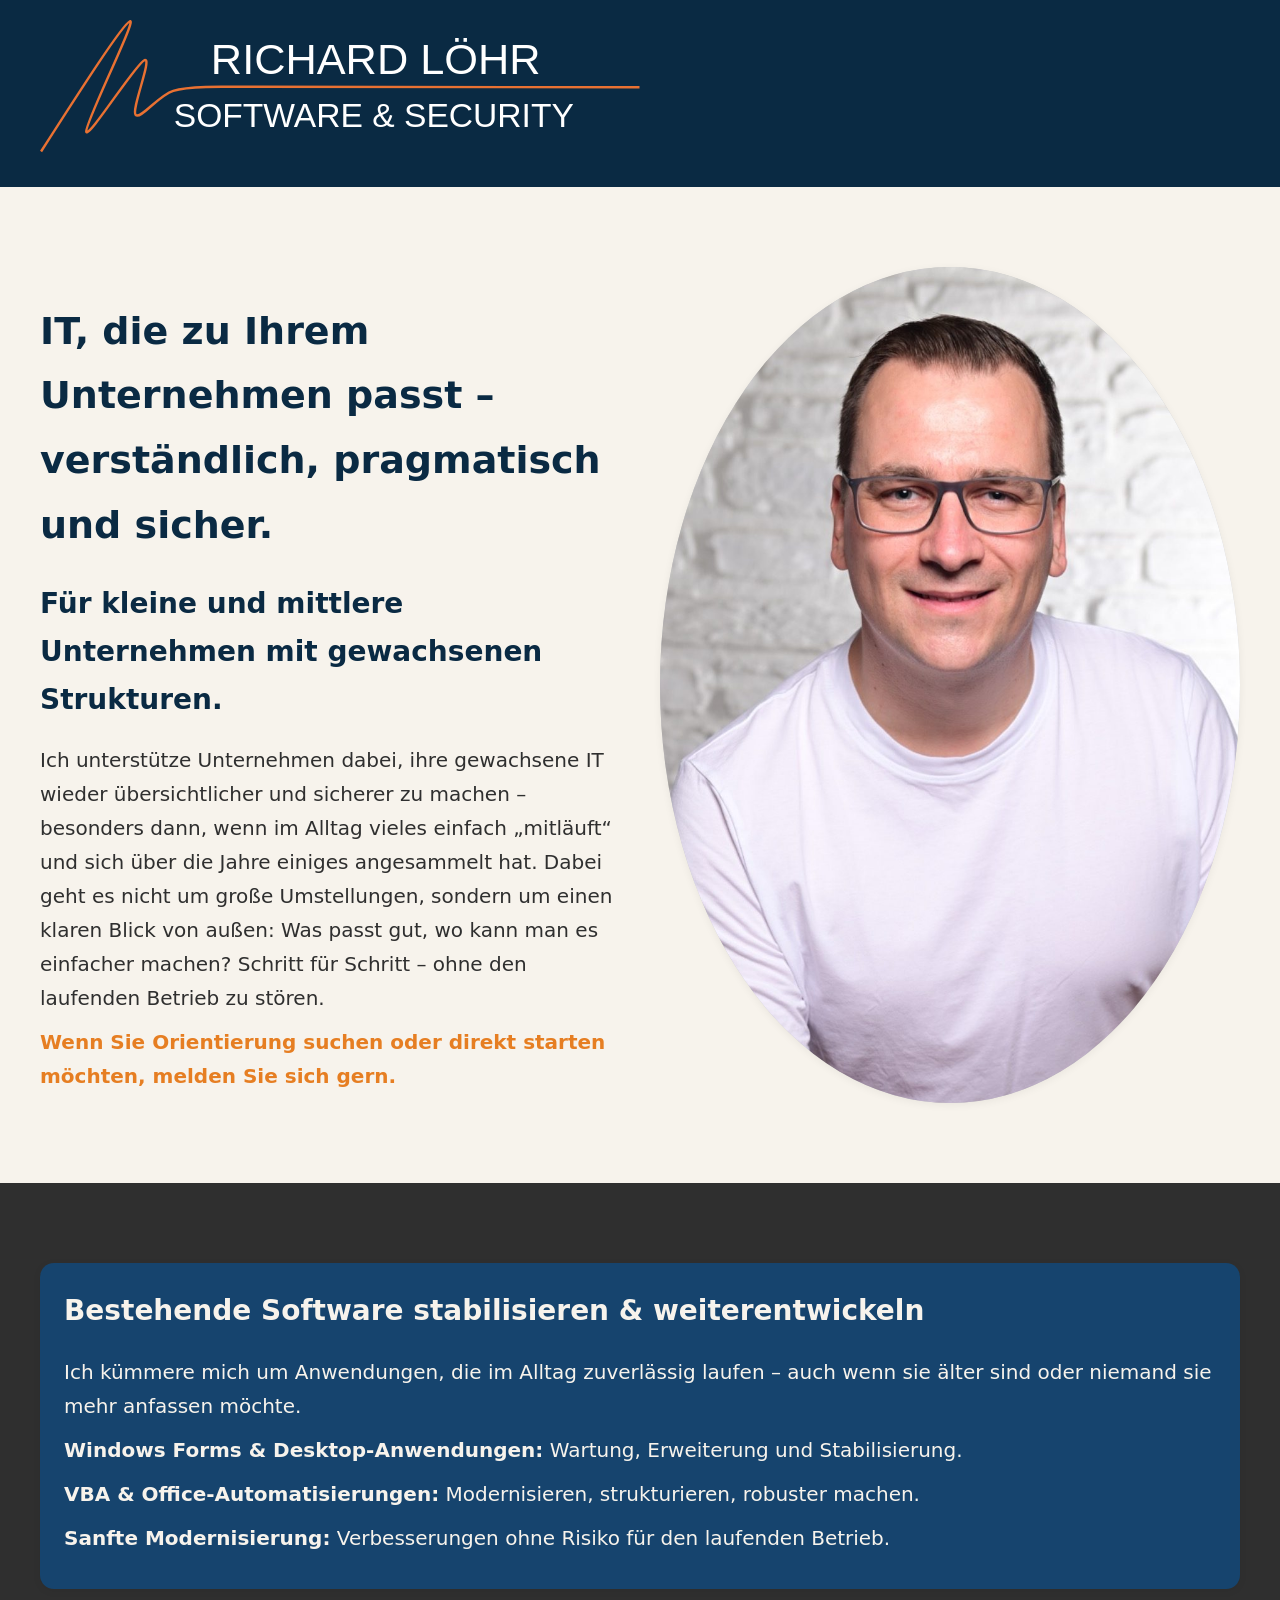
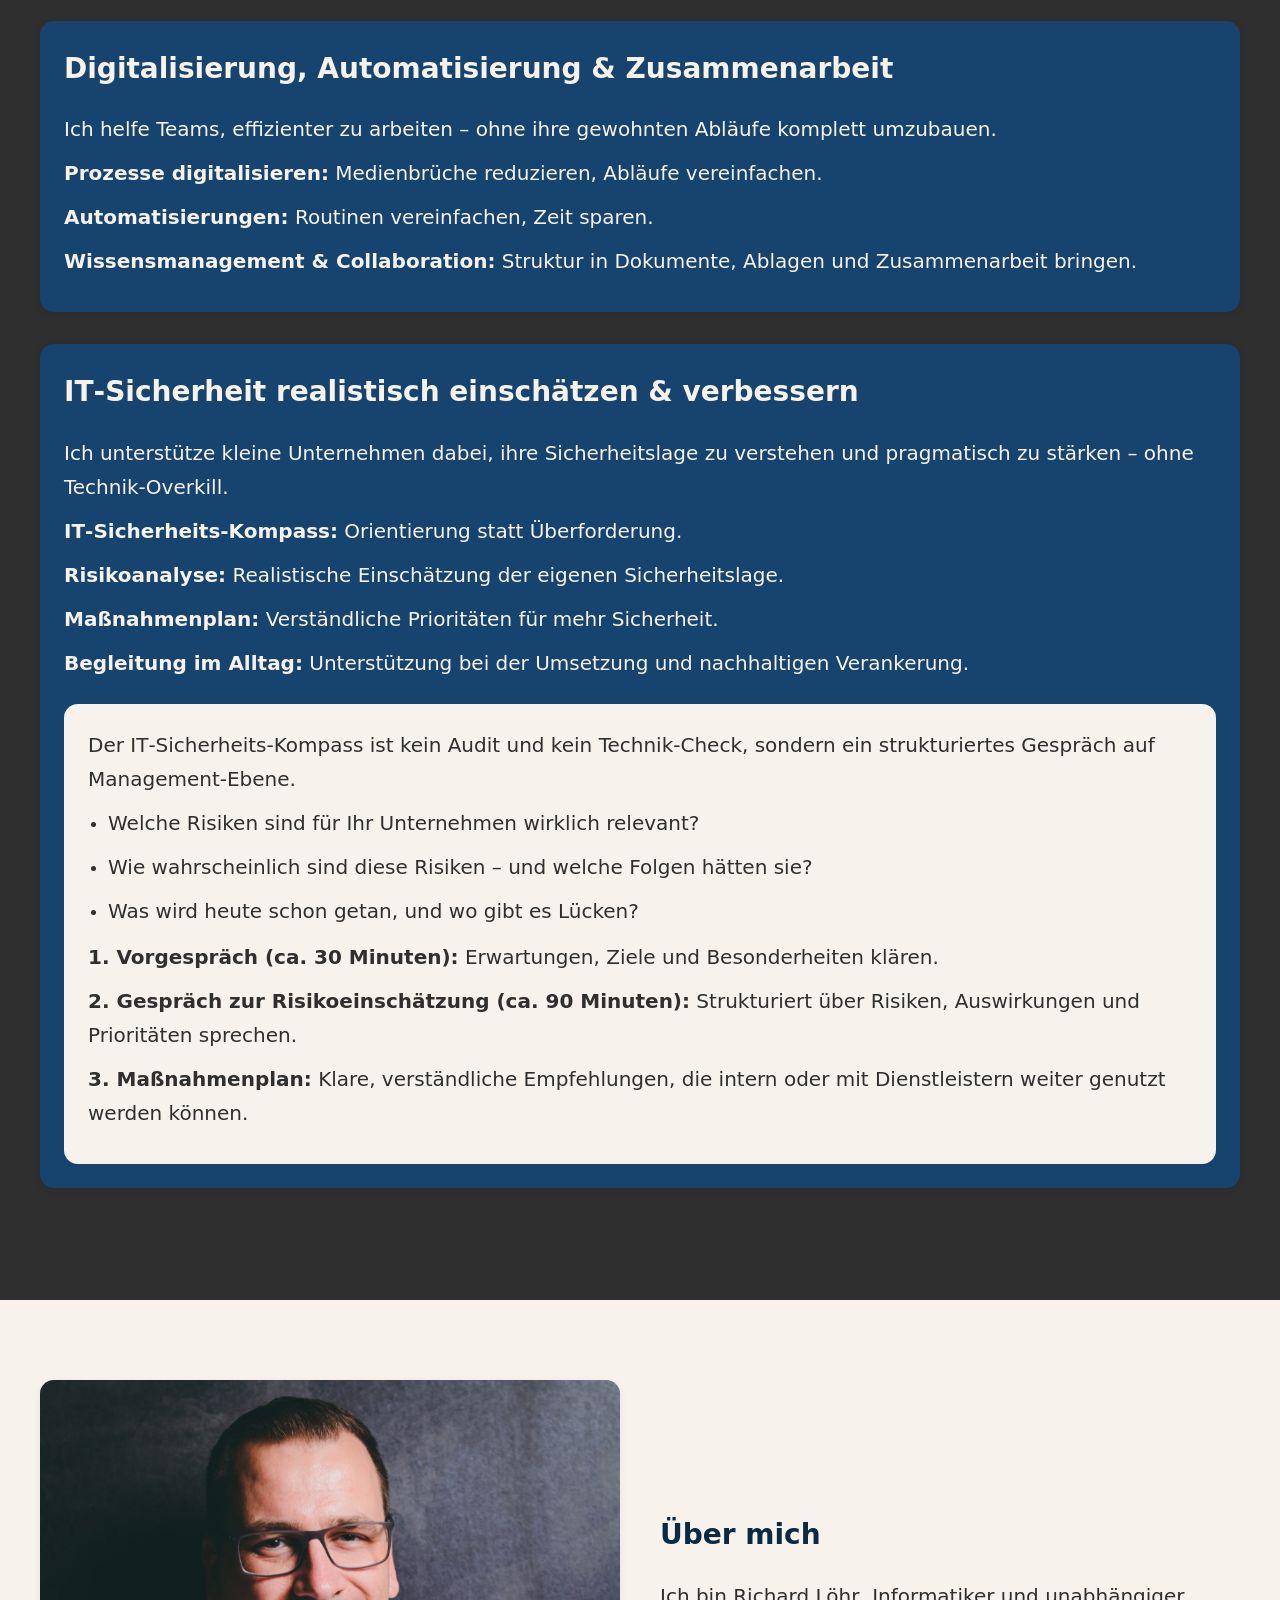
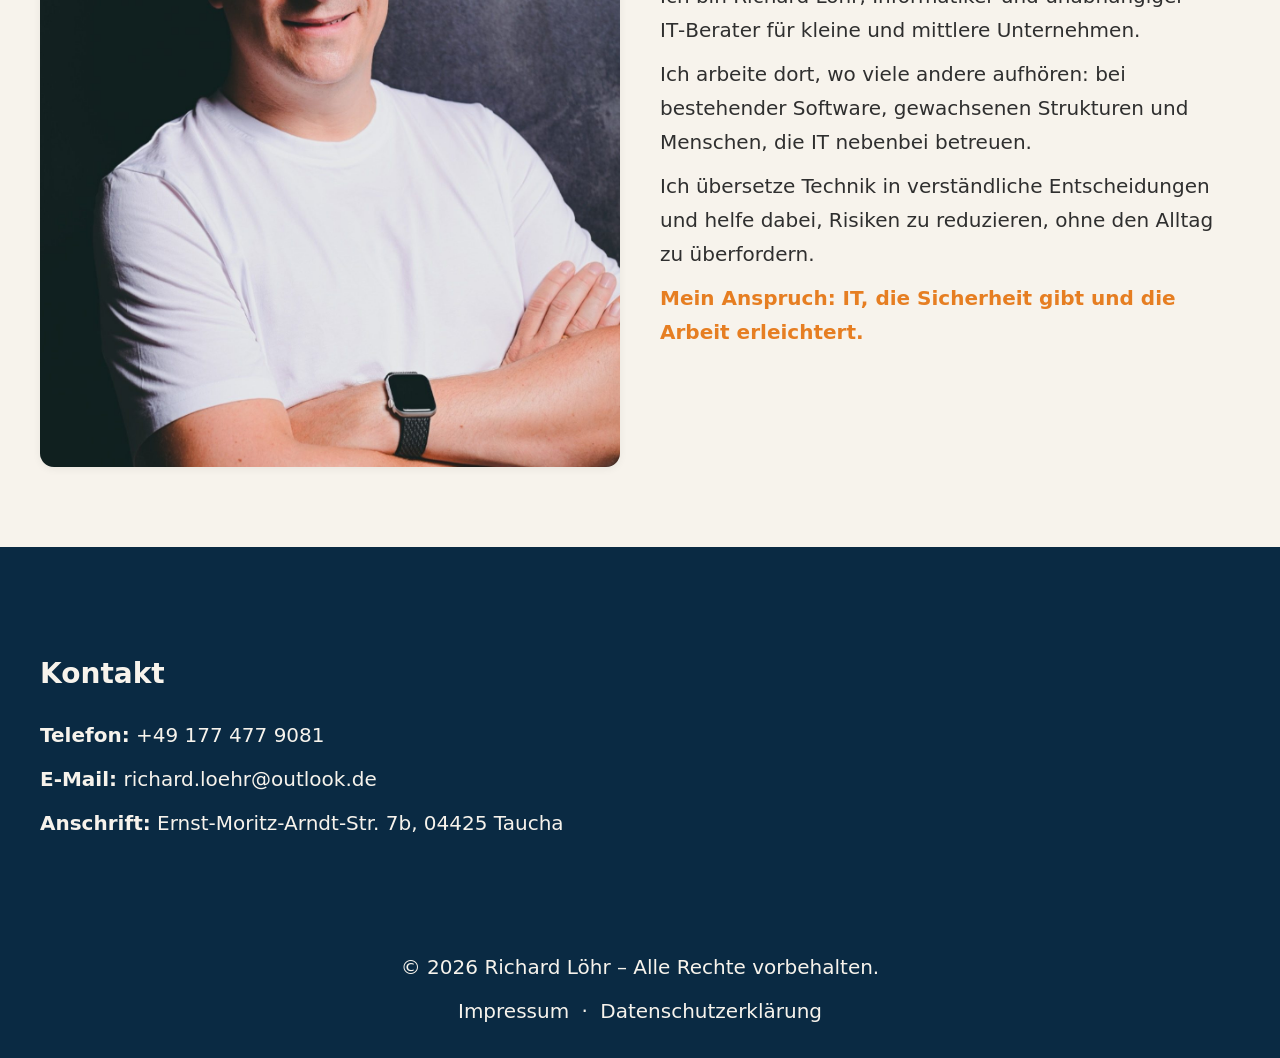
==== index.html @ 2950af5f "Improve first paragraph" ====
<!DOCTYPE html>
<html lang="de">
<head>
  <meta charset="UTF-8">
  <title>Richard Löhr – Software & Security</title>
  <meta name="viewport" content="width=device-width, initial-scale=1">
  <link rel="stylesheet" href="css/style.css">
</head>

<body>

<header>
  <div class="container header-inner">
    <a href="index.html"> <img src="images/logo.svg" alt="Logo"> </a>
  </div>
</header>

<section class="hero-section">
  <div class="container hero-grid">
    <div>
      <h1>IT, die zu Ihrem Unternehmen passt – verständlich, pragmatisch und sicher.</h1>
      <h2>Für kleine und mittlere Unternehmen mit gewachsenen Strukturen.</h2>

      <p>Ich unterstütze Unternehmen dabei, ihre gewachsene IT wieder übersichtlicher und sicherer zu machen – besonders dann, wenn im Alltag vieles einfach „mitläuft“ und sich über die Jahre einiges angesammelt hat. Dabei geht es nicht um große Umstellungen, sondern um einen klaren Blick von außen: Was passt gut, wo kann man es einfacher machen? Schritt für Schritt – ohne den laufenden Betrieb zu stören.</p>

      <p><strong style="color: var(--orange);">Wenn Sie Orientierung suchen oder direkt starten möchten, melden Sie sich gern.</strong></p>
    </div>

    <div class="hero-photo">
      <img src="images/hero.jpg" alt="Richard Löhr – Portrait">
    </div>
  </div>
</section>

<section class="leistungen-section">
  <div class="container">

    <div class="service-block">
      <h3>Bestehende Software stabilisieren & weiterentwickeln</h3>
      <p>Ich kümmere mich um Anwendungen, die im Alltag zuverlässig laufen – auch wenn sie älter sind oder niemand sie mehr anfassen möchte.</p>
      <p><strong>Windows Forms & Desktop‑Anwendungen:</strong> Wartung, Erweiterung und Stabilisierung.</p>
      <p><strong>VBA & Office‑Automatisierungen:</strong> Modernisieren, strukturieren, robuster machen.</p>
      <p><strong>Sanfte Modernisierung:</strong> Verbesserungen ohne Risiko für den laufenden Betrieb.</p>
    </div>

    <div class="service-block">
      <h3>Digitalisierung, Automatisierung & Zusammenarbeit</h3>
      <p>Ich helfe Teams, effizienter zu arbeiten – ohne ihre gewohnten Abläufe komplett umzubauen.</p>
      <p><strong>Prozesse digitalisieren:</strong> Medienbrüche reduzieren, Abläufe vereinfachen.</p>
      <p><strong>Automatisierungen:</strong> Routinen vereinfachen, Zeit sparen.</p>
      <p><strong>Wissensmanagement & Collaboration:</strong> Struktur in Dokumente, Ablagen und Zusammenarbeit bringen.</p>
    </div>

    <div class="service-block">
      <h3>IT‑Sicherheit realistisch einschätzen & verbessern</h3>
      <p>Ich unterstütze kleine Unternehmen dabei, ihre Sicherheitslage zu verstehen und pragmatisch zu stärken – ohne Technik‑Overkill.</p>
      <p><strong>IT‑Sicherheits‑Kompass:</strong> Orientierung statt Überforderung.</p>
      <p><strong>Risikoanalyse:</strong> Realistische Einschätzung der eigenen Sicherheitslage.</p>
      <p><strong>Maßnahmenplan:</strong> Verständliche Prioritäten für mehr Sicherheit.</p>
      <p><strong>Begleitung im Alltag:</strong> Unterstützung bei der Umsetzung und nachhaltigen Verankerung.</p>

      <div class="compass-box">
        <p>Der IT‑Sicherheits‑Kompass ist kein Audit und kein Technik‑Check, sondern ein strukturiertes Gespräch auf Management‑Ebene.</p>
        <ul>
          <li><p>Welche Risiken sind für Ihr Unternehmen wirklich relevant?</p></li>
          <li><p>Wie wahrscheinlich sind diese Risiken – und welche Folgen hätten sie?</p></li>
          <li><p>Was wird heute schon getan, und wo gibt es Lücken?</p></li>
        </ul>
        <p><strong>1. Vorgespräch (ca. 30 Minuten):</strong> Erwartungen, Ziele und Besonderheiten klären.</p>
        <p><strong>2. Gespräch zur Risikoeinschätzung (ca. 90 Minuten):</strong> Strukturiert über Risiken, Auswirkungen und Prioritäten sprechen.</p>
        <p><strong>3. Maßnahmenplan:</strong> Klare, verständliche Empfehlungen, die intern oder mit Dienstleistern weiter genutzt werden können.</p>
      </div>
    </div>

  </div>
</section>

<section class="about-section">
  <div class="container">
    <div class="about-grid">
      <div class="about-photo">
        <img src="images/about.jpg" alt="Richard Löhr – Über mich">
      </div>

      <div>
        <h2>Über mich</h2>
        <p>Ich bin Richard Löhr, Informatiker und unabhängiger IT‑Berater für kleine und mittlere Unternehmen.</p>
        <p>Ich arbeite dort, wo viele andere aufhören: bei bestehender Software, gewachsenen Strukturen und Menschen, die IT nebenbei betreuen.</p>
        <p>Ich übersetze Technik in verständliche Entscheidungen und helfe dabei, Risiken zu reduzieren, ohne den Alltag zu überfordern.</p>
        <p><strong style="color: var(--orange);">Mein Anspruch: IT, die Sicherheit gibt und die Arbeit erleichtert.</strong></p>
      </div>
    </div>
  </div>
</section>

<section class="kontakt-section">
  <div class="container">
    <h2>Kontakt</h2>

    <div class="contact-grid">
      <div>
        <p><strong>Telefon:</strong> +49 177 477 9081</p>
        <p><strong>E-Mail:</strong> richard.loehr@outlook.de</p>
        <p><strong>Anschrift:</strong> Ernst-Moritz-Arndt-Str. 7b, 04425 Taucha</p>
      </div>
    </div>
  </div>
</section>

<footer>
  <div class="container">
    <p>© 2026 Richard Löhr – Alle Rechte vorbehalten.</p>
    <p>
      <a href="impressum.html">Impressum</a> · 
      <a href="datenschutz.html">Datenschutzerklärung</a>
    </p>
  </div>
</footer>

</body>
</html>
---- css/style.css ----
:root {
  --blue-dark: #0A2A43;
  /*--blue-medium: #12395C;*/
  --blue-medium: #16446E;
  --orange: #E67E22; /* CTA only */
  --gray-dark: #2F2F2F;
  --beige-light: #F7F3EC;
  --radius: 14px;
  --max-width: 1400px;
  --shadow-soft: 0 2px 8px rgba(0, 0, 0, 0.06);
}

/* General Elements */

body {
  margin: 0;
  font-family: system-ui, -apple-system, "Segoe UI", sans-serif;
  background: var(--beige-light);
  color: var(--gray-dark);
  line-height: 1.7;
}

section {
  padding: 80px 0;
}

h1 {
  font-size: 38px;
  margin-bottom: 20px;
  font-weight: 700;
  color: var(--blue-dark);
}

h2 {
  font-size: 28px;
  margin-bottom: 20px;
  font-weight: 700;
  color: var(--blue-dark);
}

h3 {
  font-size: 28px;
  font-weight: 700;
  color: var(--beige-light);
  margin-bottom: 12px;
}

p {
  margin-top: 0;
  font-size: 20px;
  margin-bottom: 10px;
}

@media (max-width: 900px) {
	h1 {
	  font-size: 26px;
	  line-height: 1.3;
	}

	h2 {
	  font-size: 20px;
	}

	h3 {
	  font-size: 20px;´
	}

	p {
	  margin-top: 0;
	  font-size: 16px;
	}
	section {
  	  padding: 40px 0;
	}
}

.container {
  max-width: var(--max-width);
  margin: 0 auto;
  padding: 0 40px;
}



/* HEADER */
header {
  background: var(--blue-dark);
  padding: 20px 0;
}

.header-inner img {
  max-width: 50%;
  height: auto;
}

@media (max-width: 600px) {
  .header-inner img {
    max-width: 100%;
  }
}

/* HERO */
.hero-section {
  background: var(--beige-light);
}

.hero-grid {
  display: grid;
  grid-template-columns: 1fr 1fr;
  gap: 40px;
  align-items: center;
}

.hero-photo {
  width: 100%;
  height: 100%;
  border-radius: 50%;
  overflow: hidden;
  background: #ccc;
  box-shadow: var(--shadow-soft);
  margin-left: auto;
}

.hero-photo img {
  width: 100%;
  height: 100%;
  object-fit: cover;
}


@media (max-width: 900px) {
  .hero-grid {
    grid-template-columns: 1fr;
    text-align: center;
    gap: 32px;
  }

  .hero-photo {
    width: 60%;
    margin: 0 auto;
  }
}


/* LEISTUNGEN */
.leistungen-section {
  background: var(--gray-dark);
  color: white;
}

.service-block {
  background: var(--blue-medium);
  padding: 24px 24px 24px 24px;
  border-radius: var(--radius);
  box-shadow: var(--shadow-soft);
  margin-bottom: 32px;
  color: var(--beige-light);
}
.service-block h3 {

  margin-bottom: 20px;
  font-weight: 700;
  color: var(--beige-light);
  margin-top: 0;
}

.service-block p strong {
  color: var(--beige-light);
  font-weight: 600;
}

.compass-box {
  background: var(--beige-light);
  color: var(--gray-dark);
  padding: 24px;
  border-radius: var(--radius);
  margin-top: 24px;
}

.compass-box p strong {
  color: var(--gray-dark);
}

.compass-box ul {
  margin: 10px 0 12px;
  padding-left: 20px;
}


@media (max-width: 900px) {
  .service-block h3 {
    line-height: 1.3;
    word-break: break-word;
  }
  .service-block {
    padding: 20px;
    margin-bottom: 24px;
  }
}

/* ÜBER MICH */
.about-section {
  background: var(--beige-light);
}

.about-grid {
  display: grid;
  grid-template-columns: 1fr 1fr;
  gap: 40px;
  align-items: center;
}

.about-photo {
  width: 100%;
  height: 100%;
  border-radius: var(--radius);
  overflow: hidden;
  background: #ccc;
  box-shadow: var(--shadow-soft);
}

.about-photo img {
  width: 100%;
  height: 100%;
  object-fit: cover;
}

@media (max-width: 900px) {
  .about-grid {
    grid-template-columns: 1fr;
    text-align: center;
    gap: 32px;
  }

  .about-photo {
    width: 70%;
    height: auto;
    margin: 0 auto;
  }

  .about-section h2 {
    text-align: center;
  }
}



/* KONTAKT */
.kontakt-section {
  background: var(--blue-dark);
  color: var(--beige-light);
}
.kontakt-section h2 {
  color: var(--beige-light);
}

.contact-grid {
  display: grid;
  grid-template-columns: 1fr;
  gap: 32px;
}


footer {
  background: var(--blue-dark);
  color: var(--beige-light);
  padding: 20px 0;
  text-align: center;
  font-size: 14px;
}
footer a {
  color: var(--beige-light);
  text-decoration: none;
  margin: 0 6px;
}

footer a:hover {
  text-decoration: underline;
}

@media (max-width: 600px) {
  footer p {
    text-align: center;
  }
}

/* Weitere Seiten */
.datenschutz-section h3 {
  color: var(--blue-dark);
}

a[href^="tel:"] {
  color: inherit !important;
}
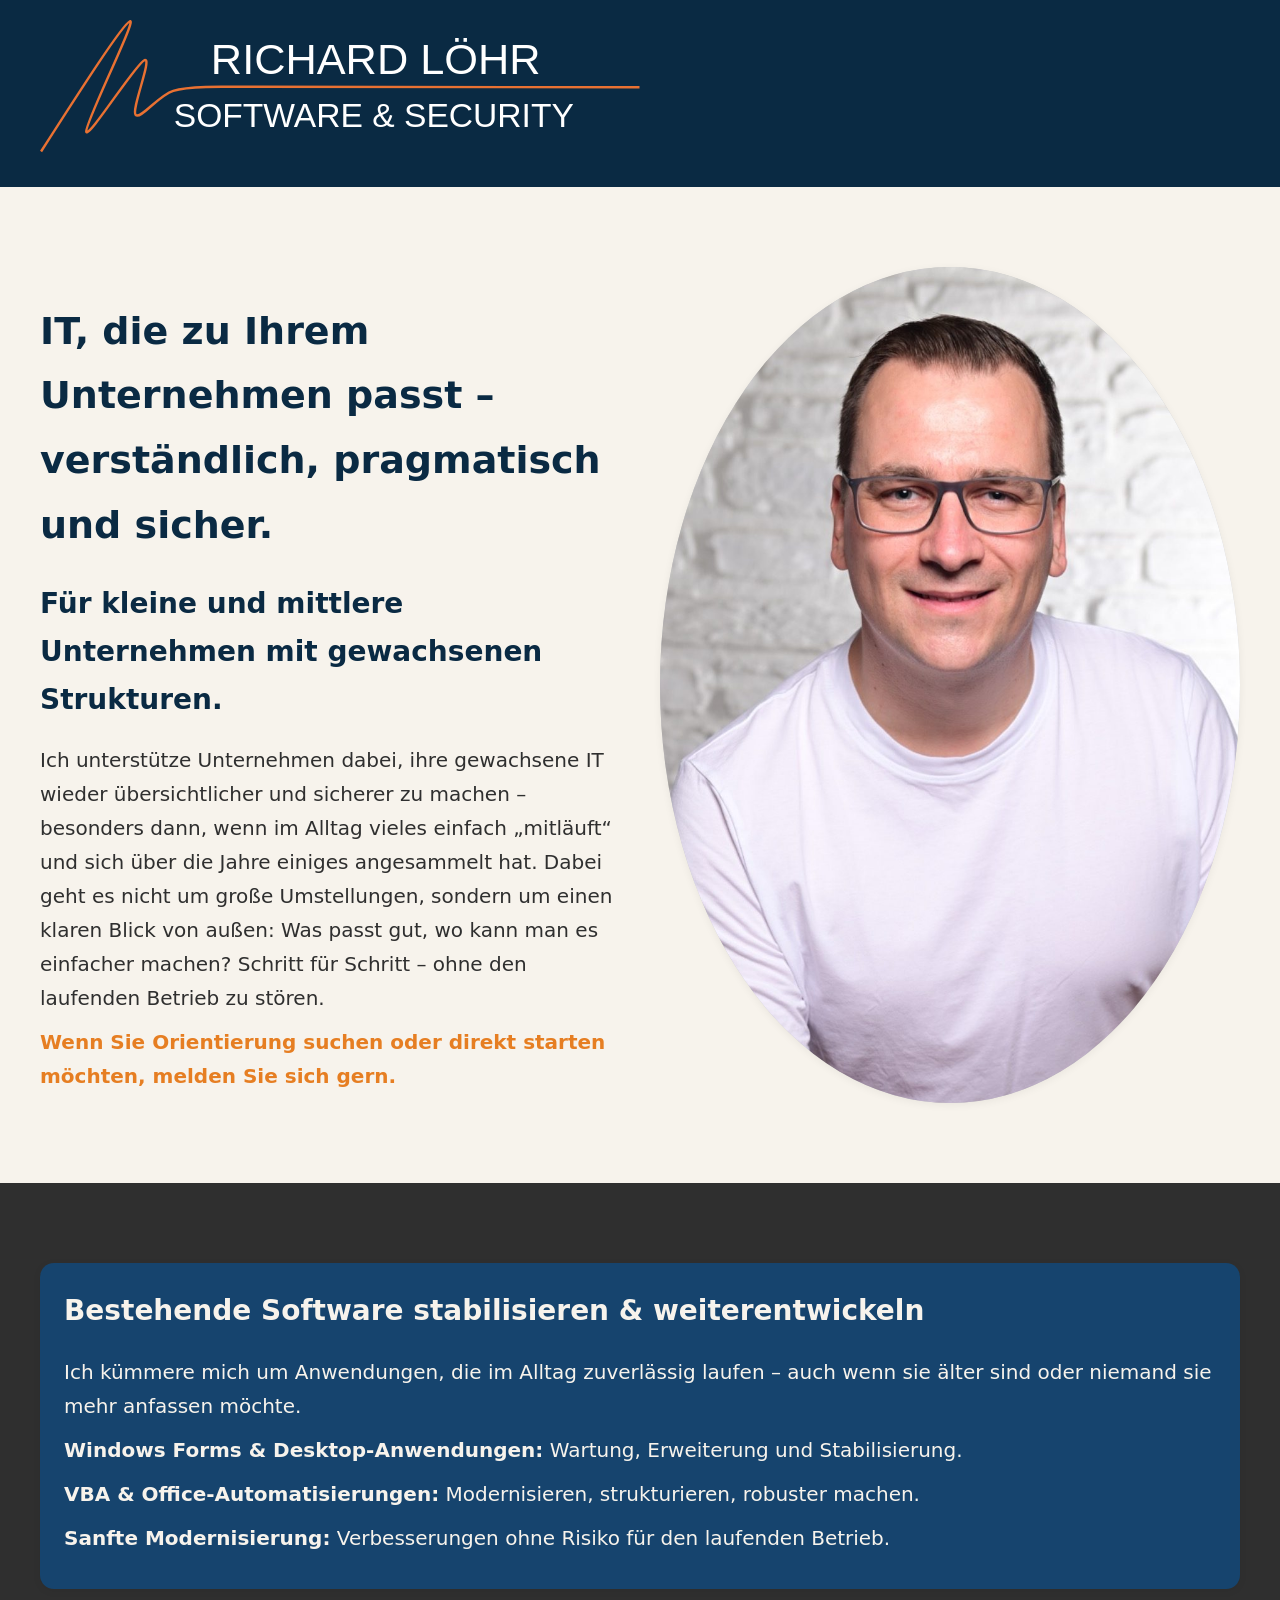
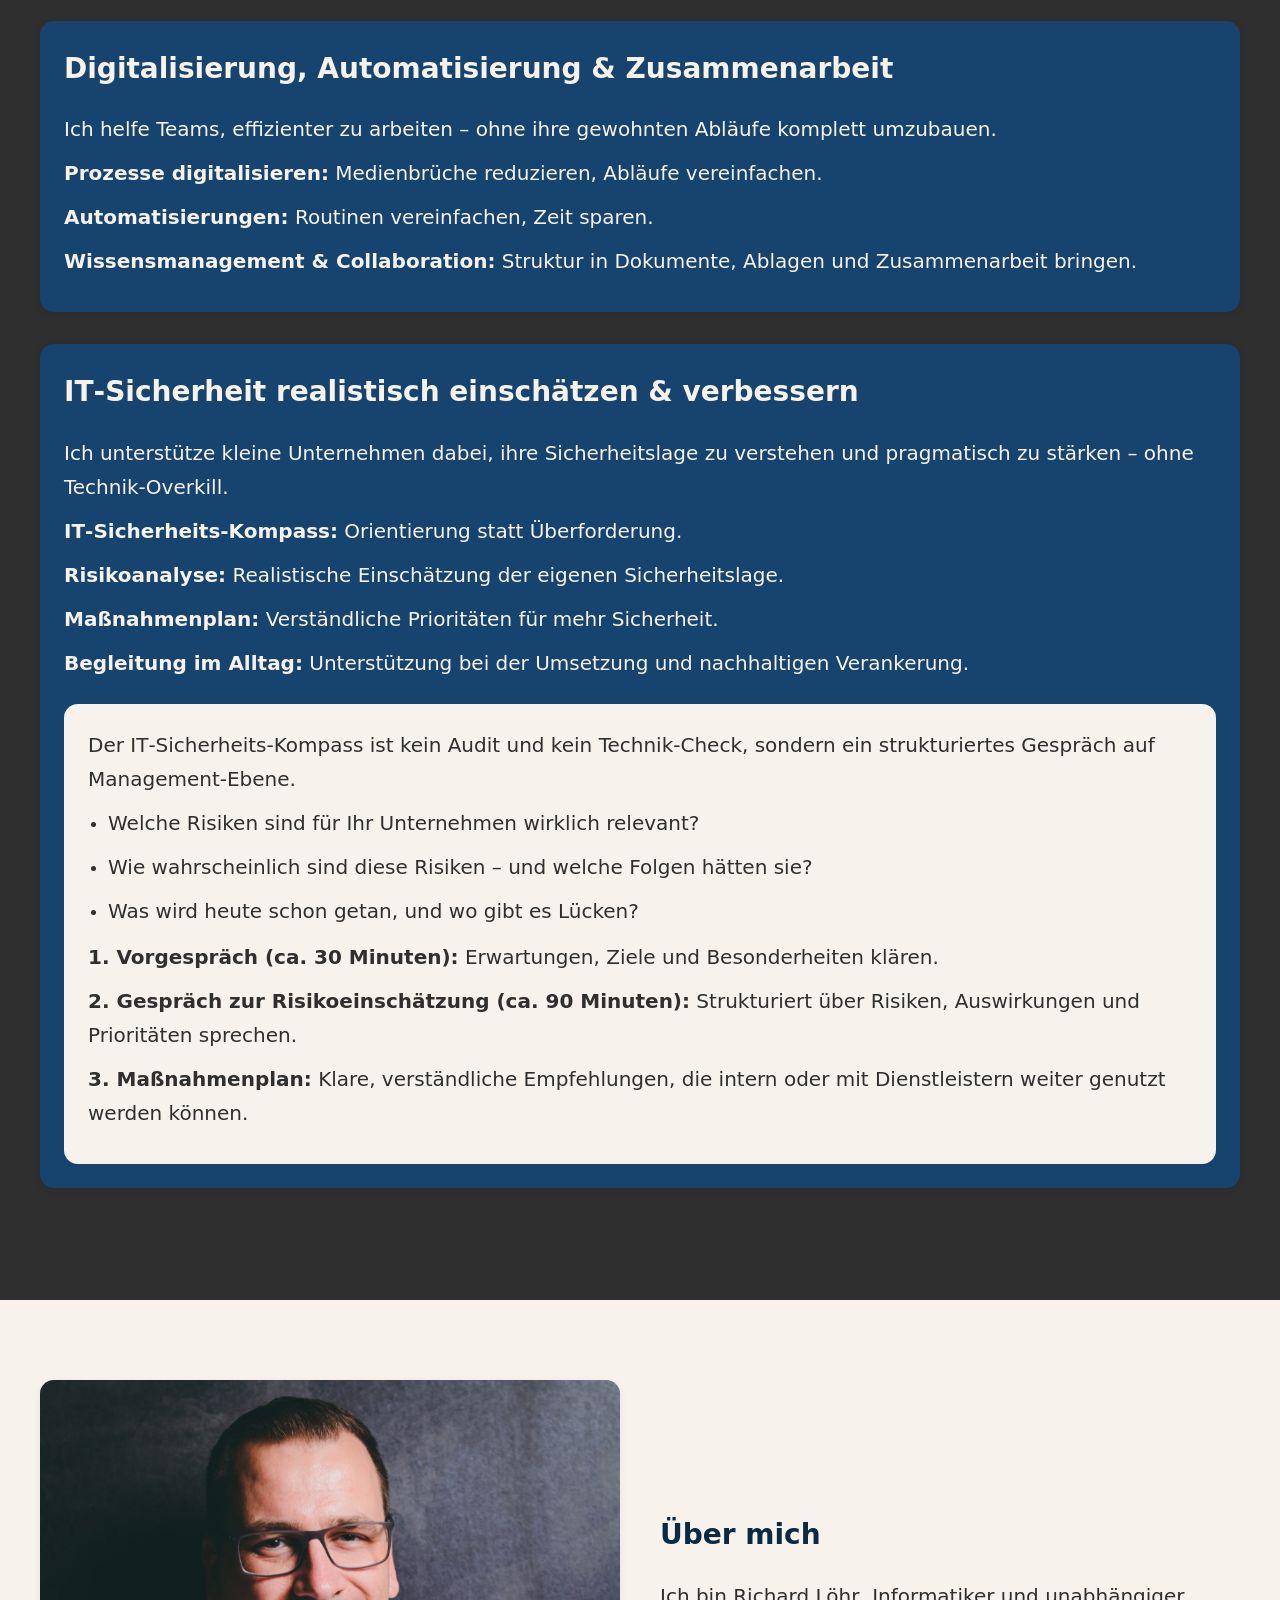
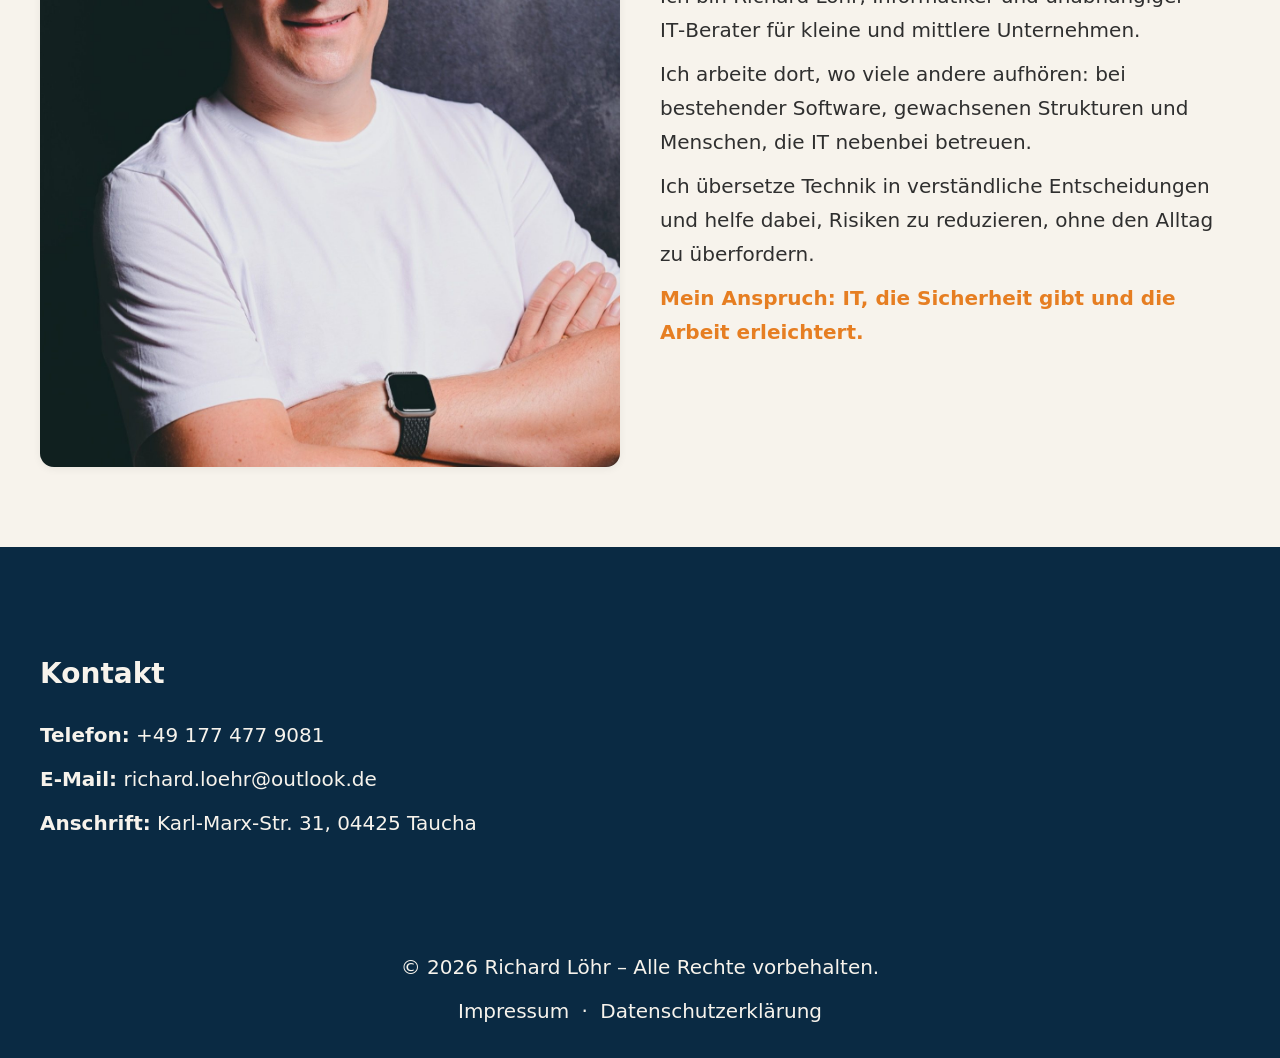
==== commit 76bea2f5: "Change contact address in index.html Updated contact address in the contact section." ====
--- a/index.html
+++ b/index.html
@@ -101,7 +101,7 @@
       <div>
         <p><strong>Telefon:</strong> +49 177 477 9081</p>
         <p><strong>E-Mail:</strong> richard.loehr@outlook.de</p>
-        <p><strong>Anschrift:</strong> Ernst-Moritz-Arndt-Str. 7b, 04425 Taucha</p>
+        <p><strong>Anschrift:</strong> Karl-Marx-Str. 31, 04425 Taucha</p>
       </div>
     </div>
   </div>
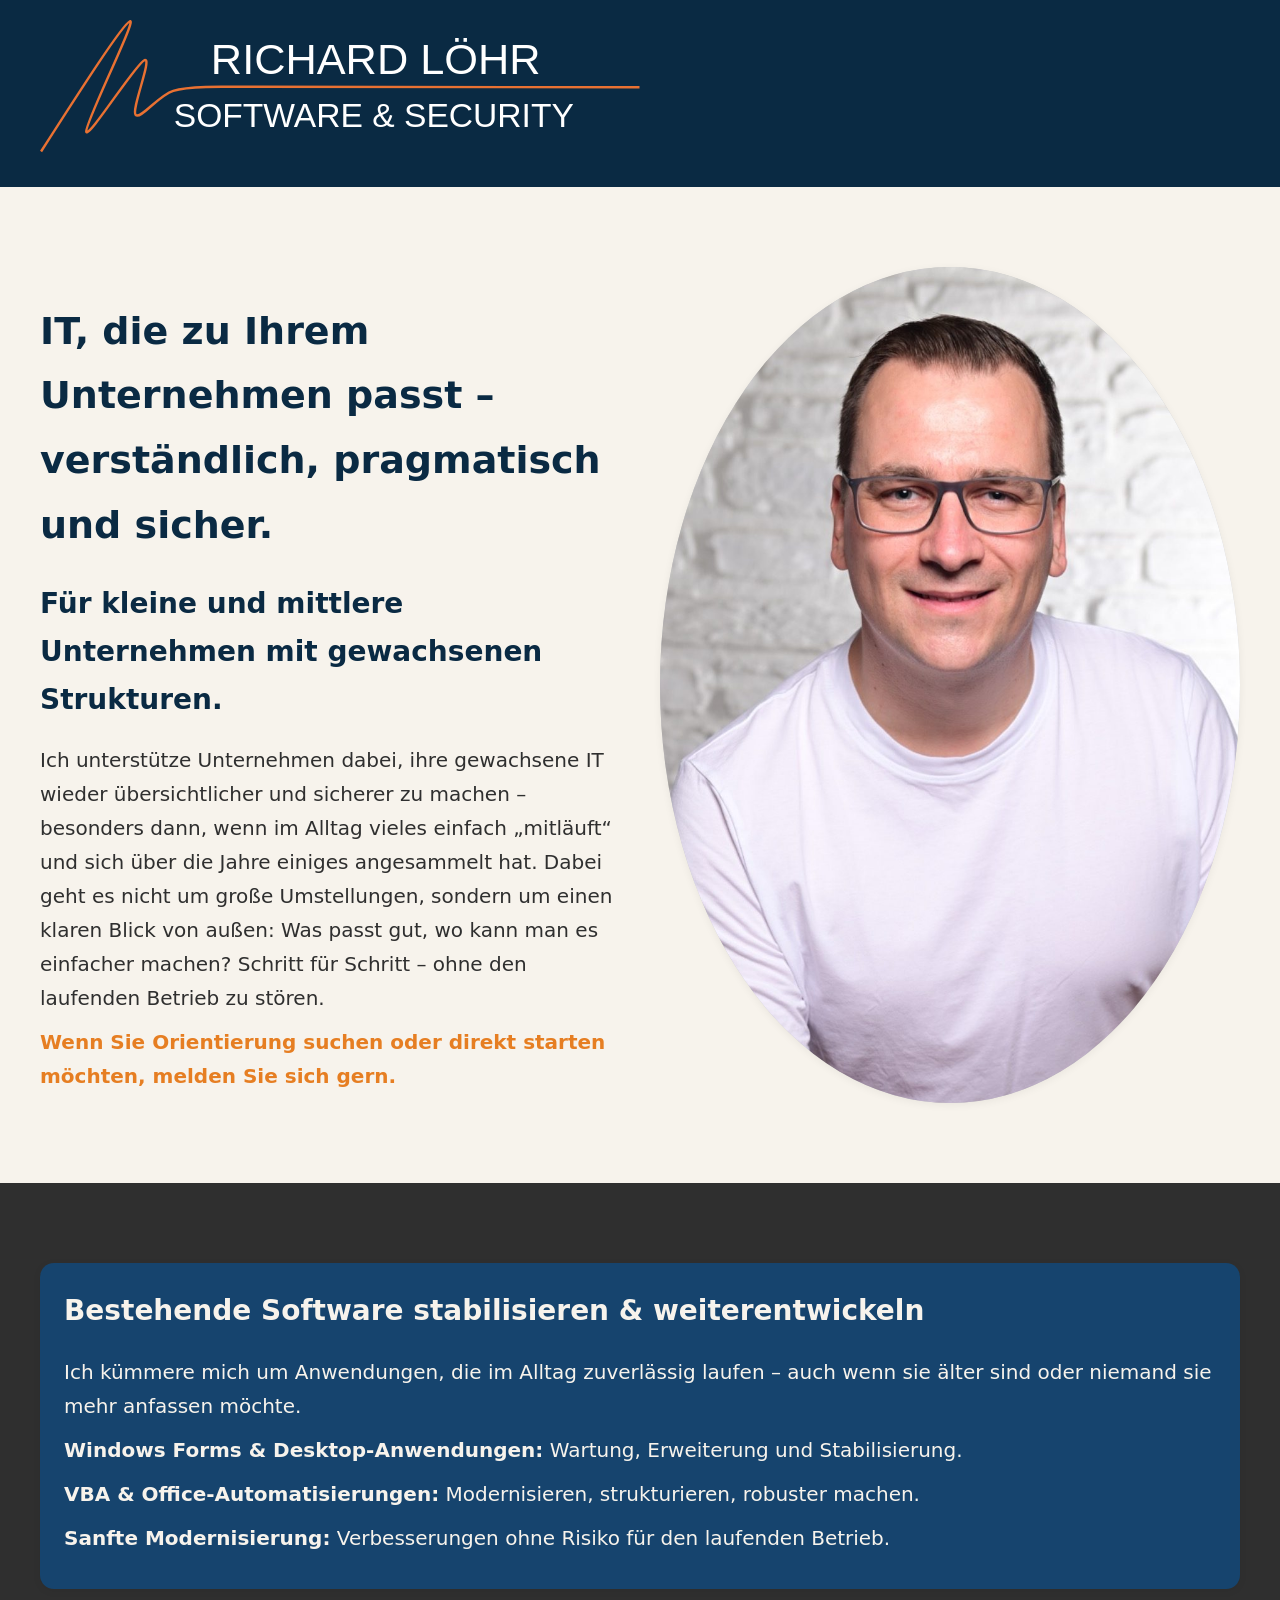
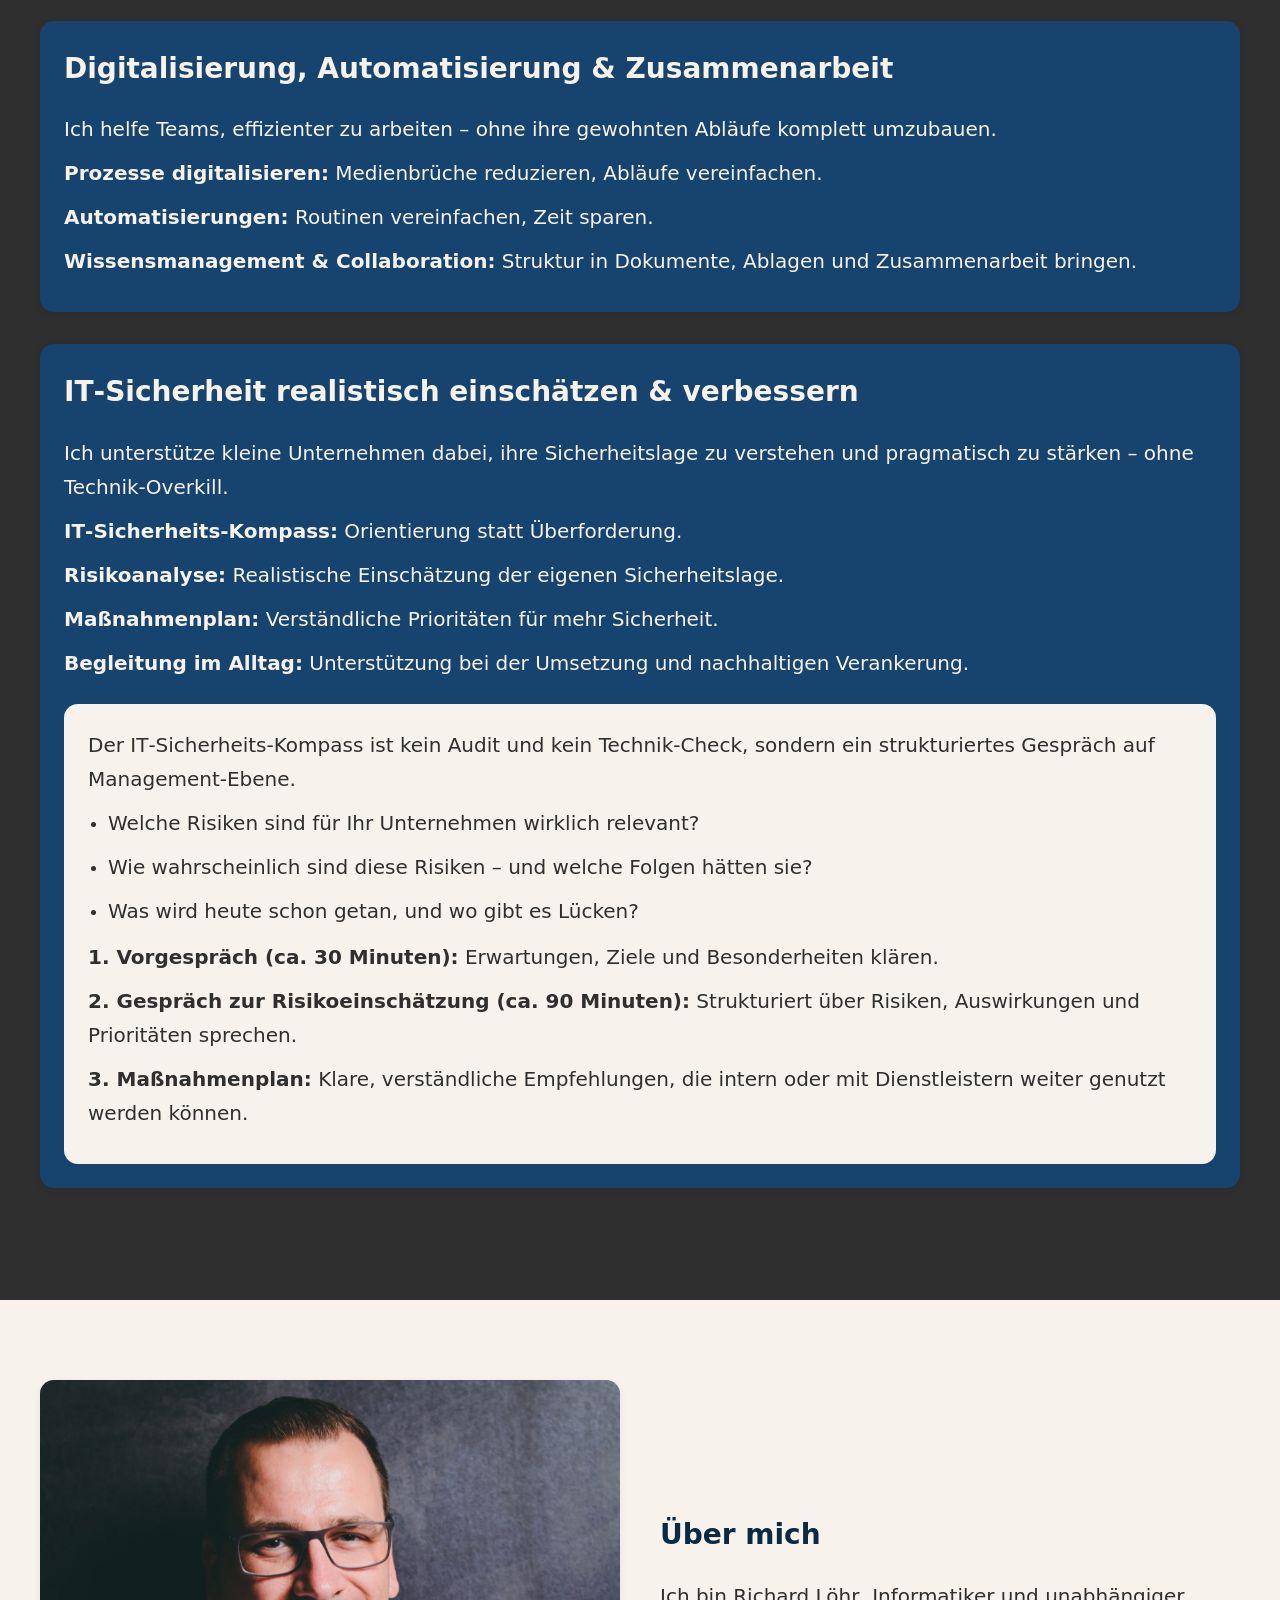
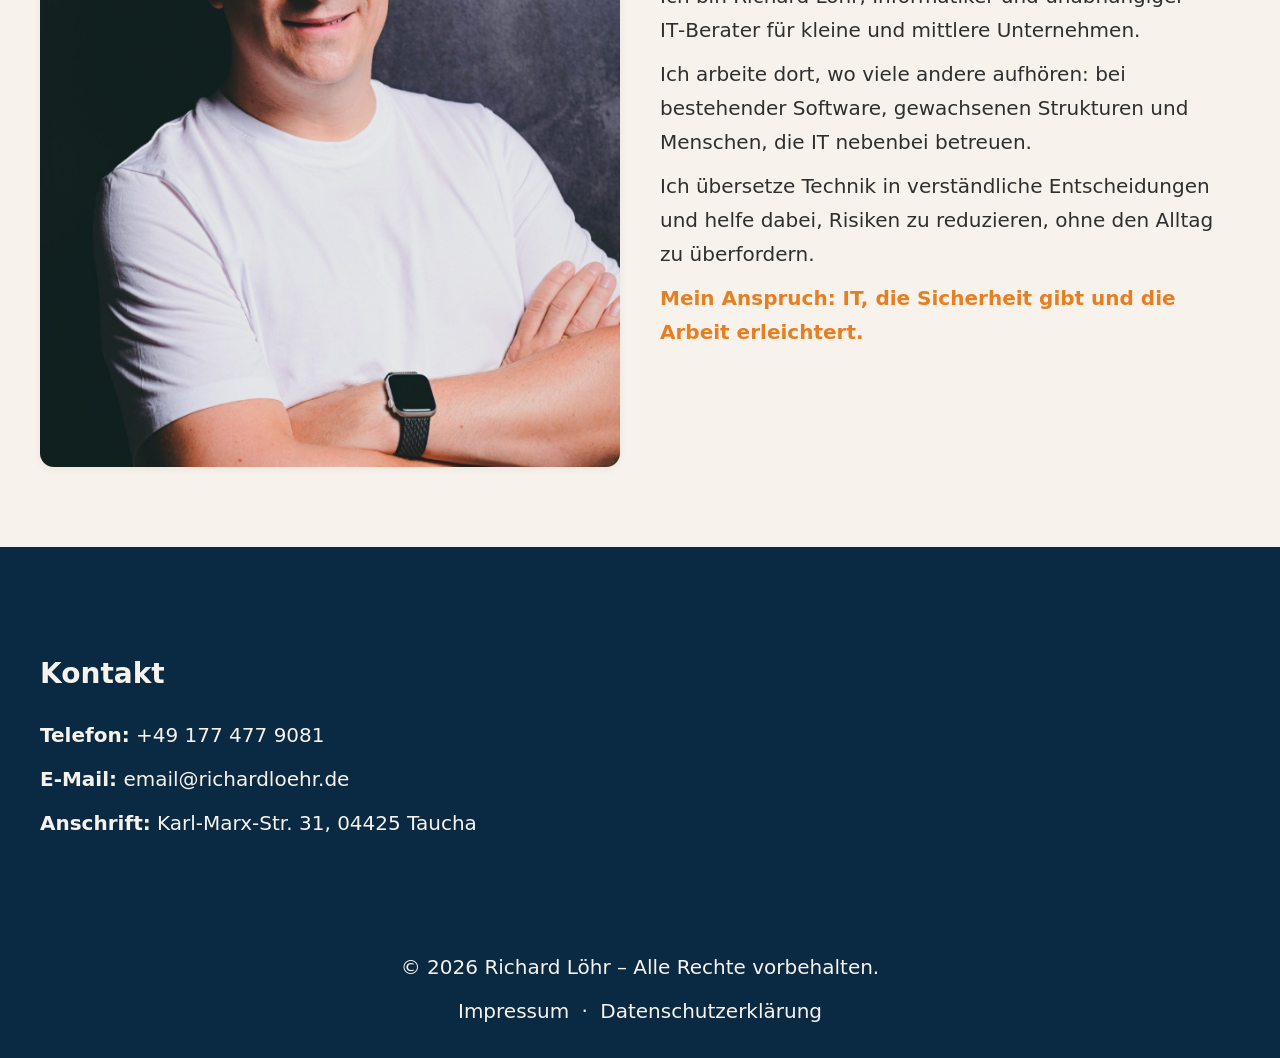
==== commit e39a5dca: "Change email address" ====
--- a/index.html
+++ b/index.html
@@ -100,7 +100,7 @@
     <div class="contact-grid">
       <div>
         <p><strong>Telefon:</strong> +49 177 477 9081</p>
-        <p><strong>E-Mail:</strong> richard.loehr@outlook.de</p>
+        <p><strong>E-Mail:</strong> email@richardloehr.de</p>
         <p><strong>Anschrift:</strong> Karl-Marx-Str. 31, 04425 Taucha</p>
       </div>
     </div>
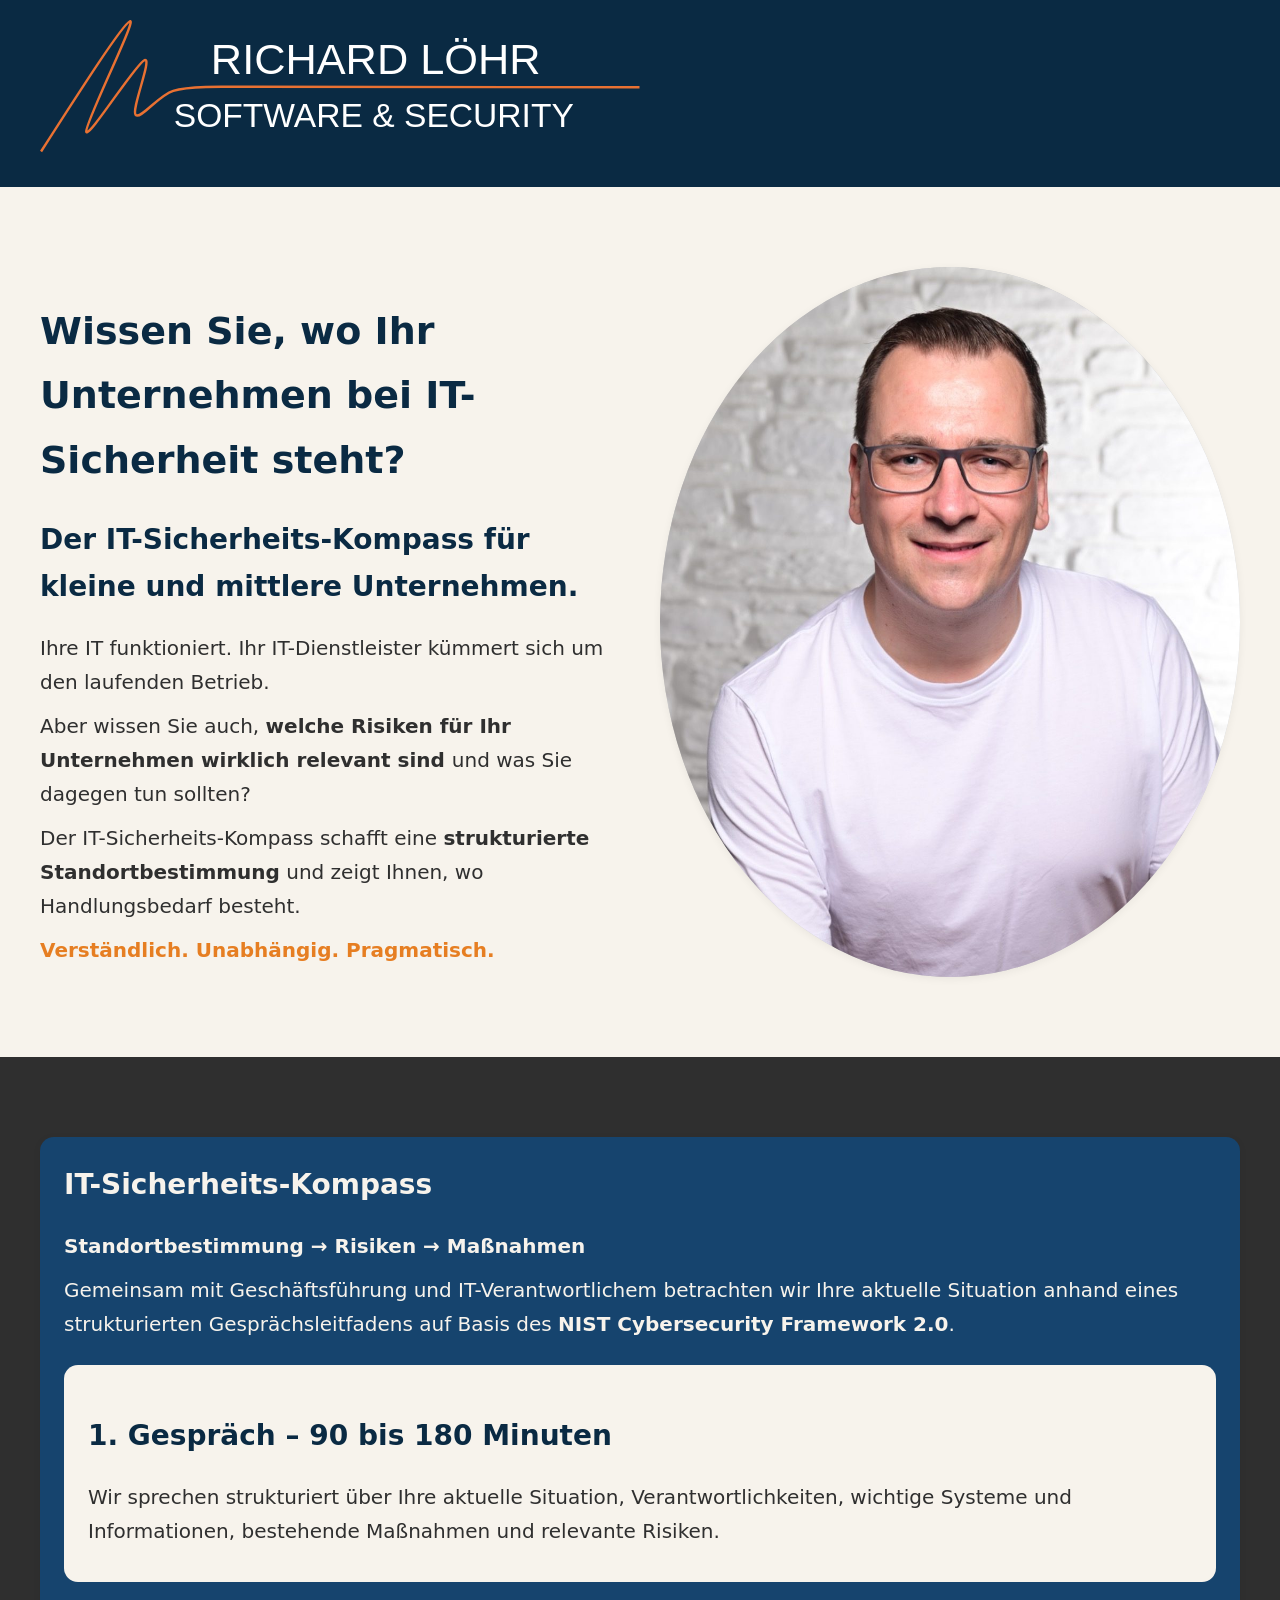
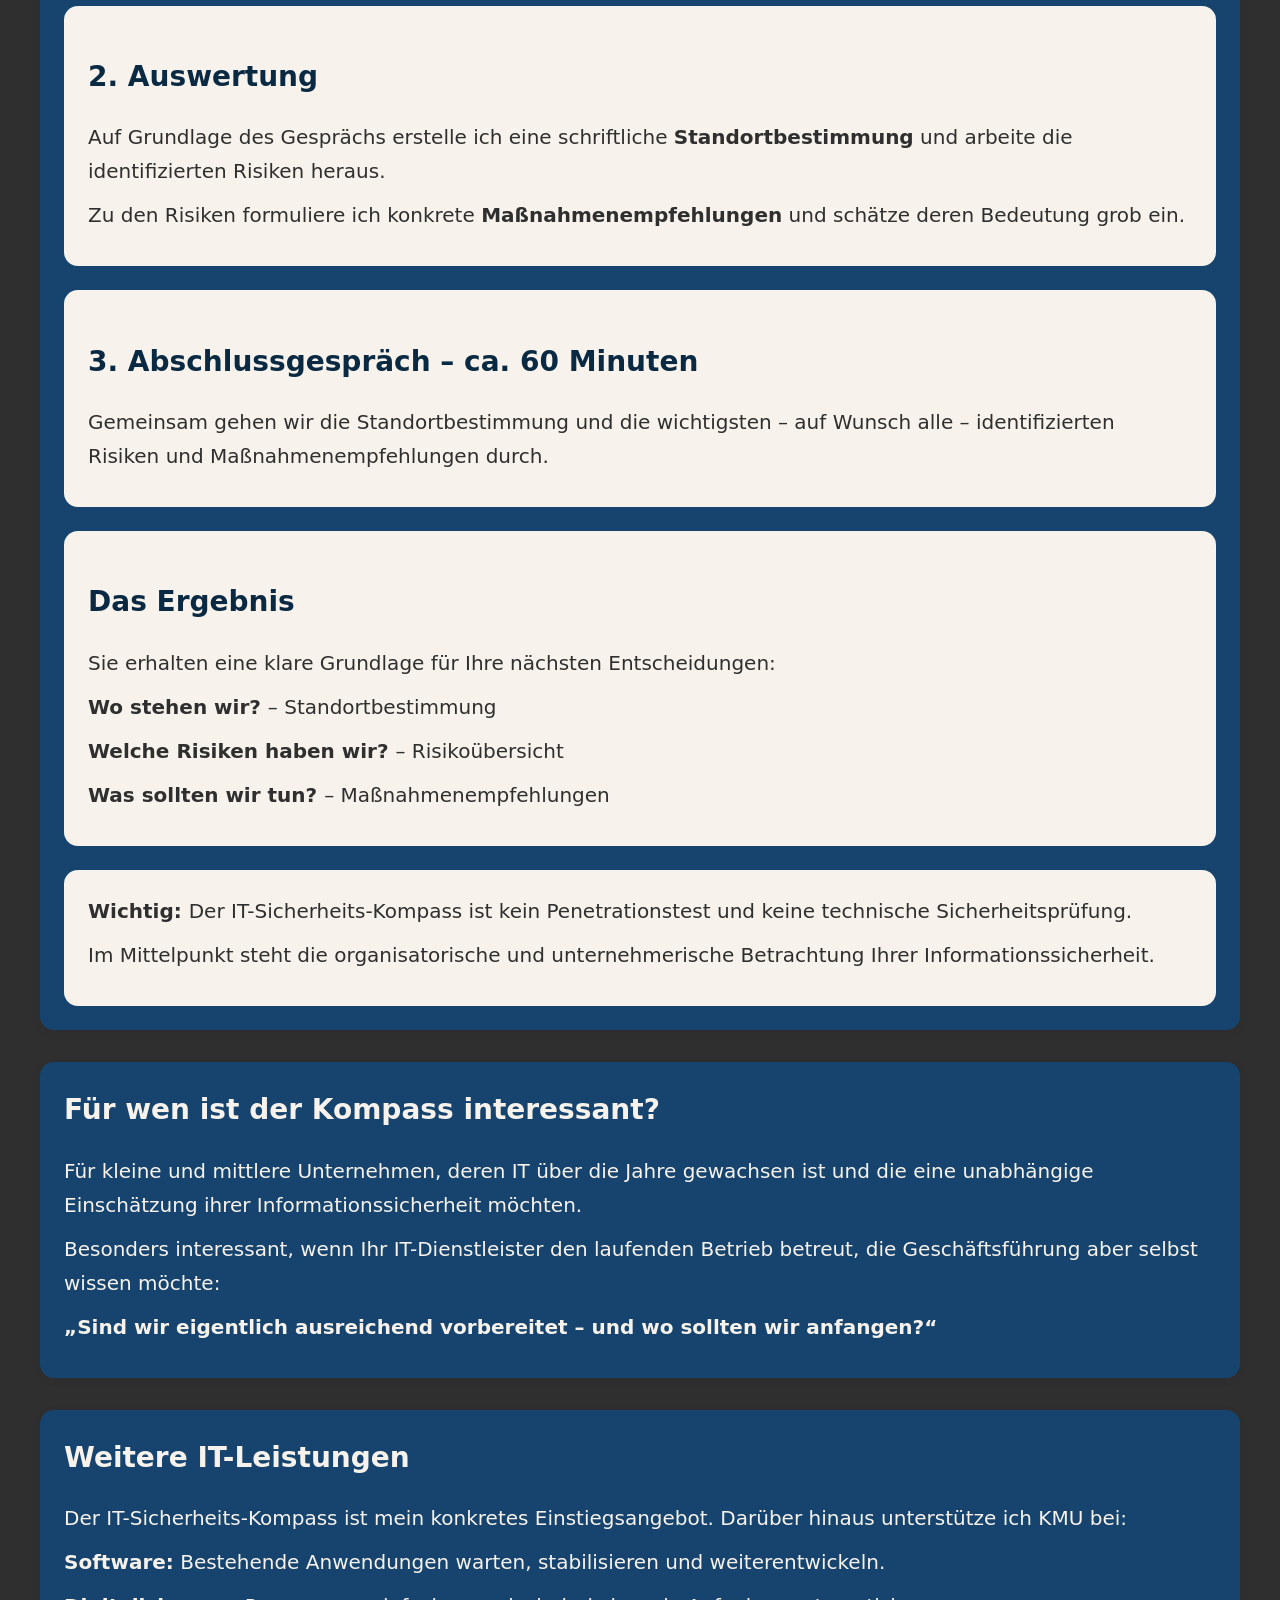
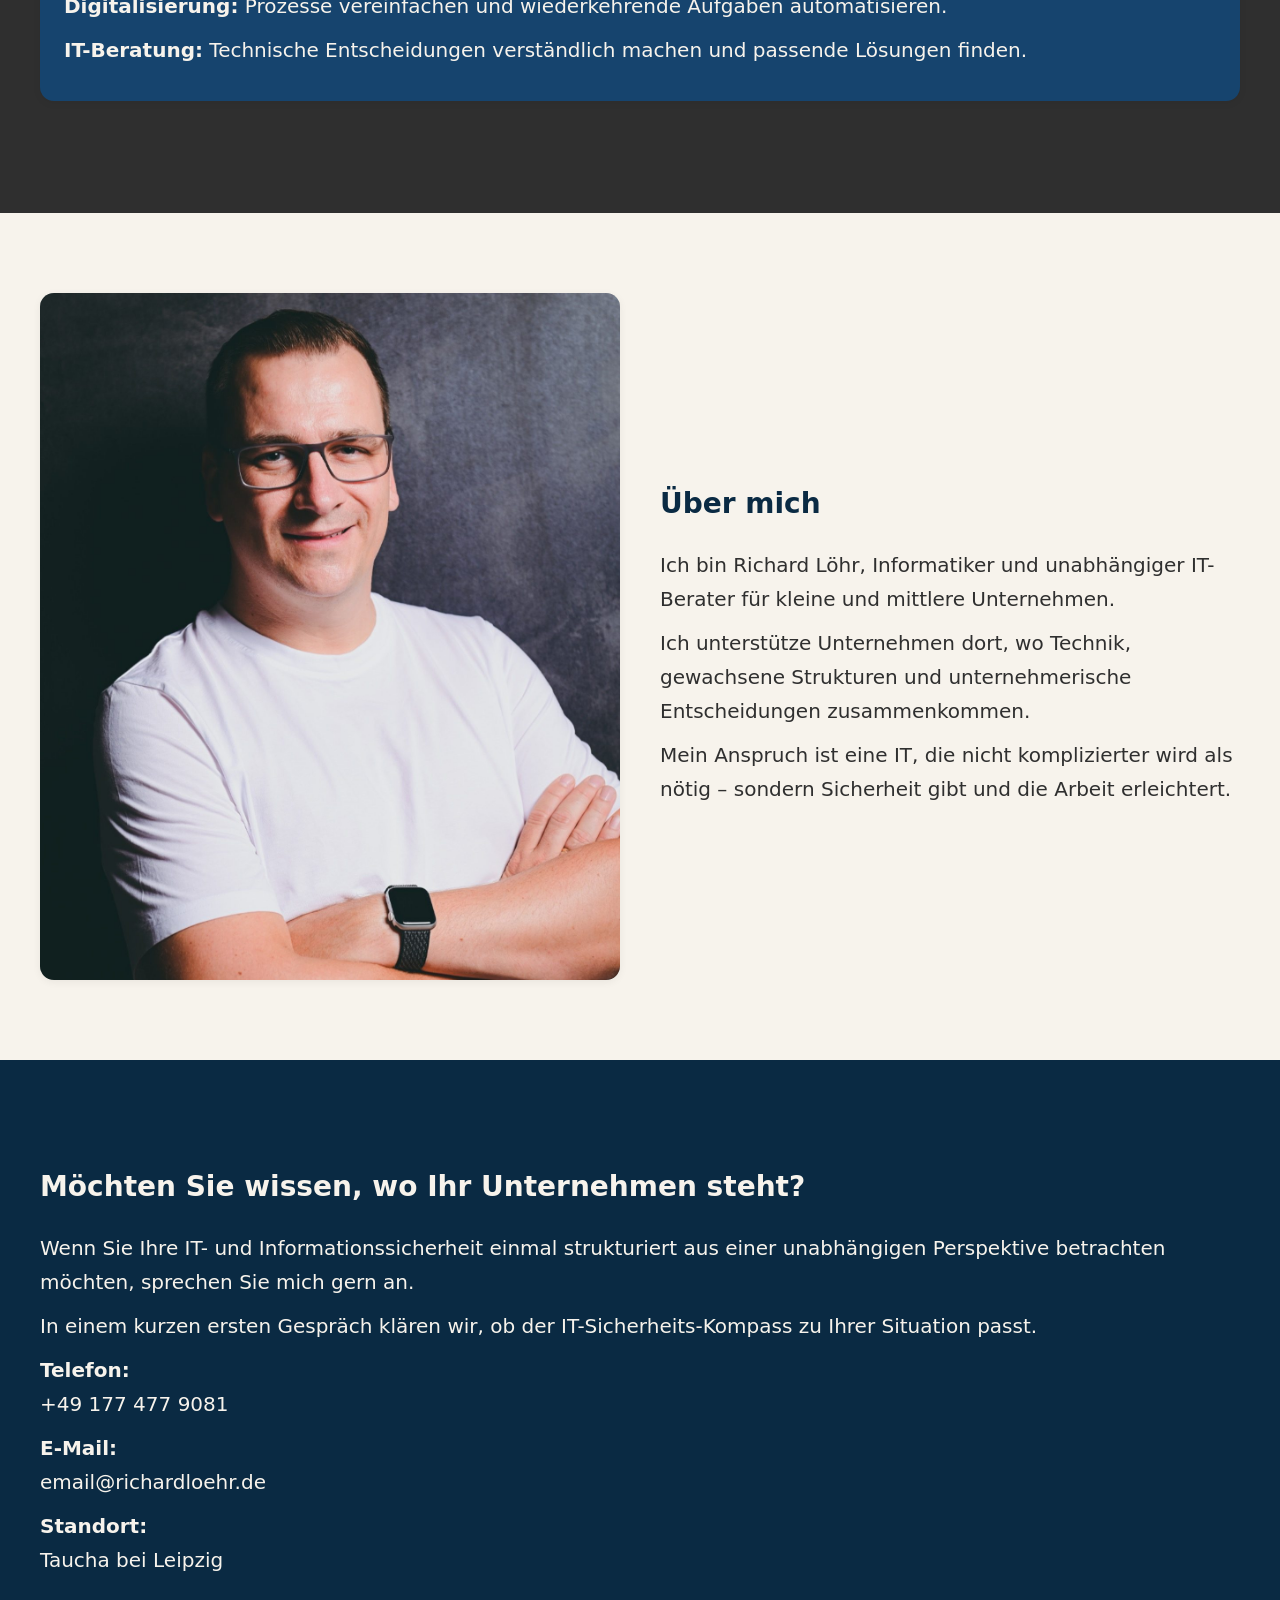
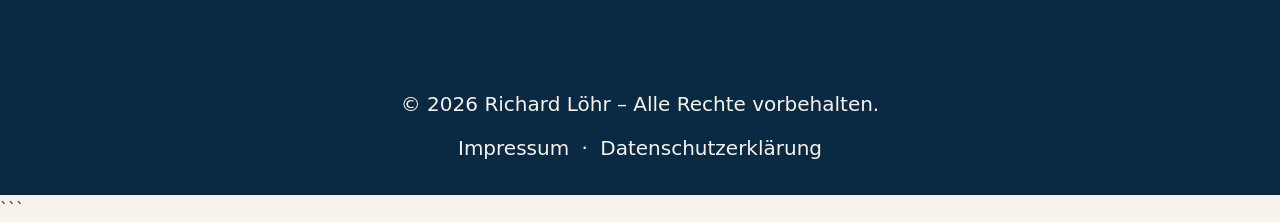
==== commit e76d76e9: "Revise index.html for improved content and layout Updated the content and structure of the index.htm" ====
--- a/index.html
+++ b/index.html
@@ -1,121 +1,487 @@
 <!DOCTYPE html>
 <html lang="de">
+
 <head>
+
   <meta charset="UTF-8">
-  <title>Richard Löhr – Software & Security</title>
-  <meta name="viewport" content="width=device-width, initial-scale=1">
-  <link rel="stylesheet" href="css/style.css">
+
+  <title>
+    Richard Löhr – IT-Beratung für KMU | IT-Sicherheits-Kompass
+  </title>
+
+  <meta
+    name="viewport"
+    content="width=device-width, initial-scale=1"
+  >
+
+  <meta
+    name="description"
+    content="IT-Sicherheits-Kompass für kleine und mittlere Unternehmen: Standortbestimmung, Risikoanalyse und Maßnahmenempfehlungen. Unabhängige IT-Beratung von Richard Löhr."
+  >
+
+  <link
+    rel="stylesheet"
+    href="css/style.css"
+  >
+
 </head>
 
+
 <body>
 
+
+<!-- =========================================================
+     HEADER
+     ========================================================= -->
+
 <header>
+
   <div class="container header-inner">
-    <a href="index.html"> <img src="images/logo.svg" alt="Logo"> </a>
-  </div>
+
+    <a href="index.html">
+
+      <img
+        src="images/logo.svg"
+        alt="Richard Löhr – IT-Beratung"
+      >
+
+    </a>
+
+  </div>
+
 </header>
 
+
+
+<!-- =========================================================
+     HERO
+     ========================================================= -->
+
 <section class="hero-section">
+
   <div class="container hero-grid">
+
+
     <div>
-      <h1>IT, die zu Ihrem Unternehmen passt – verständlich, pragmatisch und sicher.</h1>
-      <h2>Für kleine und mittlere Unternehmen mit gewachsenen Strukturen.</h2>
-
-      <p>Ich unterstütze Unternehmen dabei, ihre gewachsene IT wieder übersichtlicher und sicherer zu machen – besonders dann, wenn im Alltag vieles einfach „mitläuft“ und sich über die Jahre einiges angesammelt hat. Dabei geht es nicht um große Umstellungen, sondern um einen klaren Blick von außen: Was passt gut, wo kann man es einfacher machen? Schritt für Schritt – ohne den laufenden Betrieb zu stören.</p>
-
-      <p><strong style="color: var(--orange);">Wenn Sie Orientierung suchen oder direkt starten möchten, melden Sie sich gern.</strong></p>
-    </div>
+
+      <h1>
+        Wissen Sie, wo Ihr Unternehmen
+        bei IT-Sicherheit steht?
+      </h1>
+
+
+      <h2>
+        Der IT-Sicherheits-Kompass für kleine und mittlere Unternehmen.
+      </h2>
+
+
+      <p>
+        Ihre IT funktioniert. Ihr IT-Dienstleister kümmert sich
+        um den laufenden Betrieb.
+      </p>
+
+      <p>
+        Aber wissen Sie auch,
+        <strong>
+          welche Risiken für Ihr Unternehmen wirklich relevant sind
+        </strong>
+        und was Sie dagegen tun sollten?
+      </p>
+
+      <p>
+        Der IT-Sicherheits-Kompass schafft eine
+        <strong>strukturierte Standortbestimmung</strong>
+        und zeigt Ihnen, wo Handlungsbedarf besteht.
+      </p>
+
+      <p>
+        <strong style="color: var(--orange);">
+          Verständlich. Unabhängig. Pragmatisch.
+        </strong>
+      </p>
+
+    </div>
+
 
     <div class="hero-photo">
-      <img src="images/hero.jpg" alt="Richard Löhr – Portrait">
-    </div>
-  </div>
+
+      <img
+        src="images/hero.jpg"
+        alt="Richard Löhr – unabhängiger IT-Berater"
+      >
+
+    </div>
+
+  </div>
+
 </section>
 
+
+
+<!-- =========================================================
+     IT-SICHERHEITS-KOMPASS
+     ========================================================= -->
+
 <section class="leistungen-section">
+
   <div class="container">
 
+
     <div class="service-block">
-      <h3>Bestehende Software stabilisieren & weiterentwickeln</h3>
-      <p>Ich kümmere mich um Anwendungen, die im Alltag zuverlässig laufen – auch wenn sie älter sind oder niemand sie mehr anfassen möchte.</p>
-      <p><strong>Windows Forms & Desktop‑Anwendungen:</strong> Wartung, Erweiterung und Stabilisierung.</p>
-      <p><strong>VBA & Office‑Automatisierungen:</strong> Modernisieren, strukturieren, robuster machen.</p>
-      <p><strong>Sanfte Modernisierung:</strong> Verbesserungen ohne Risiko für den laufenden Betrieb.</p>
-    </div>
+
+      <h3>
+        IT-Sicherheits-Kompass
+      </h3>
+
+
+      <p>
+        <strong>
+          Standortbestimmung → Risiken → Maßnahmen
+        </strong>
+      </p>
+
+
+      <p>
+        Gemeinsam mit Geschäftsführung und IT-Verantwortlichem
+        betrachten wir Ihre aktuelle Situation anhand eines
+        strukturierten Gesprächsleitfadens auf Basis des
+        <strong>NIST Cybersecurity Framework 2.0</strong>.
+      </p>
+
+
+      <!-- SCHRITT 1 -->
+
+      <div class="compass-box">
+
+        <h2>
+          1. Gespräch – 90 bis 180 Minuten
+        </h2>
+
+        <p>
+          Wir sprechen strukturiert über Ihre aktuelle Situation,
+          Verantwortlichkeiten, wichtige Systeme und Informationen,
+          bestehende Maßnahmen und relevante Risiken.
+        </p>
+
+      </div>
+
+
+      <!-- SCHRITT 2 -->
+
+      <div class="compass-box">
+
+        <h2>
+          2. Auswertung
+        </h2>
+
+        <p>
+          Auf Grundlage des Gesprächs erstelle ich eine schriftliche
+          <strong>Standortbestimmung</strong> und arbeite die
+          identifizierten Risiken heraus.
+        </p>
+
+        <p>
+          Zu den Risiken formuliere ich konkrete
+          <strong>Maßnahmenempfehlungen</strong>
+          und schätze deren Bedeutung grob ein.
+        </p>
+
+      </div>
+
+
+      <!-- SCHRITT 3 -->
+
+      <div class="compass-box">
+
+        <h2>
+          3. Abschlussgespräch – ca. 60 Minuten
+        </h2>
+
+        <p>
+          Gemeinsam gehen wir die Standortbestimmung und die
+          wichtigsten – auf Wunsch alle – identifizierten Risiken
+          und Maßnahmenempfehlungen durch.
+        </p>
+
+      </div>
+
+
+      <!-- ERGEBNIS -->
+
+      <div class="compass-box">
+
+        <h2>
+          Das Ergebnis
+        </h2>
+
+        <p>
+          Sie erhalten eine klare Grundlage für Ihre nächsten
+          Entscheidungen:
+        </p>
+
+        <p>
+          <strong>
+            Wo stehen wir?
+          </strong>
+          – Standortbestimmung
+        </p>
+
+        <p>
+          <strong>
+            Welche Risiken haben wir?
+          </strong>
+          – Risikoübersicht
+        </p>
+
+        <p>
+          <strong>
+            Was sollten wir tun?
+          </strong>
+          – Maßnahmenempfehlungen
+        </p>
+
+      </div>
+
+
+      <div class="compass-box">
+
+        <p>
+          <strong>
+            Wichtig:
+          </strong>
+          Der IT-Sicherheits-Kompass ist kein Penetrationstest
+          und keine technische Sicherheitsprüfung.
+        </p>
+
+        <p>
+          Im Mittelpunkt steht die organisatorische und
+          unternehmerische Betrachtung Ihrer Informationssicherheit.
+        </p>
+
+      </div>
+
+    </div>
+
+
+
+    <!-- =====================================================
+         FÜR WEN
+         ===================================================== -->
 
     <div class="service-block">
-      <h3>Digitalisierung, Automatisierung & Zusammenarbeit</h3>
-      <p>Ich helfe Teams, effizienter zu arbeiten – ohne ihre gewohnten Abläufe komplett umzubauen.</p>
-      <p><strong>Prozesse digitalisieren:</strong> Medienbrüche reduzieren, Abläufe vereinfachen.</p>
-      <p><strong>Automatisierungen:</strong> Routinen vereinfachen, Zeit sparen.</p>
-      <p><strong>Wissensmanagement & Collaboration:</strong> Struktur in Dokumente, Ablagen und Zusammenarbeit bringen.</p>
-    </div>
+
+      <h3>
+        Für wen ist der Kompass interessant?
+      </h3>
+
+      <p>
+        Für kleine und mittlere Unternehmen, deren IT über die Jahre
+        gewachsen ist und die eine unabhängige Einschätzung ihrer
+        Informationssicherheit möchten.
+      </p>
+
+      <p>
+        Besonders interessant, wenn Ihr IT-Dienstleister den
+        laufenden Betrieb betreut, die Geschäftsführung aber selbst
+        wissen möchte:
+      </p>
+
+      <p>
+        <strong>
+          „Sind wir eigentlich ausreichend vorbereitet –
+          und wo sollten wir anfangen?“
+        </strong>
+      </p>
+
+    </div>
+
+
+
+    <!-- =====================================================
+         WEITERE LEISTUNGEN
+         ===================================================== -->
 
     <div class="service-block">
-      <h3>IT‑Sicherheit realistisch einschätzen & verbessern</h3>
-      <p>Ich unterstütze kleine Unternehmen dabei, ihre Sicherheitslage zu verstehen und pragmatisch zu stärken – ohne Technik‑Overkill.</p>
-      <p><strong>IT‑Sicherheits‑Kompass:</strong> Orientierung statt Überforderung.</p>
-      <p><strong>Risikoanalyse:</strong> Realistische Einschätzung der eigenen Sicherheitslage.</p>
-      <p><strong>Maßnahmenplan:</strong> Verständliche Prioritäten für mehr Sicherheit.</p>
-      <p><strong>Begleitung im Alltag:</strong> Unterstützung bei der Umsetzung und nachhaltigen Verankerung.</p>
-
-      <div class="compass-box">
-        <p>Der IT‑Sicherheits‑Kompass ist kein Audit und kein Technik‑Check, sondern ein strukturiertes Gespräch auf Management‑Ebene.</p>
-        <ul>
-          <li><p>Welche Risiken sind für Ihr Unternehmen wirklich relevant?</p></li>
-          <li><p>Wie wahrscheinlich sind diese Risiken – und welche Folgen hätten sie?</p></li>
-          <li><p>Was wird heute schon getan, und wo gibt es Lücken?</p></li>
-        </ul>
-        <p><strong>1. Vorgespräch (ca. 30 Minuten):</strong> Erwartungen, Ziele und Besonderheiten klären.</p>
-        <p><strong>2. Gespräch zur Risikoeinschätzung (ca. 90 Minuten):</strong> Strukturiert über Risiken, Auswirkungen und Prioritäten sprechen.</p>
-        <p><strong>3. Maßnahmenplan:</strong> Klare, verständliche Empfehlungen, die intern oder mit Dienstleistern weiter genutzt werden können.</p>
-      </div>
-    </div>
-
-  </div>
+
+      <h3>
+        Weitere IT-Leistungen
+      </h3>
+
+      <p>
+        Der IT-Sicherheits-Kompass ist mein konkretes
+        Einstiegsangebot. Darüber hinaus unterstütze ich
+        KMU bei:
+      </p>
+
+      <p>
+        <strong>Software:</strong>
+        Bestehende Anwendungen warten, stabilisieren
+        und weiterentwickeln.
+      </p>
+
+      <p>
+        <strong>Digitalisierung:</strong>
+        Prozesse vereinfachen und wiederkehrende Aufgaben
+        automatisieren.
+      </p>
+
+      <p>
+        <strong>IT-Beratung:</strong>
+        Technische Entscheidungen verständlich machen
+        und passende Lösungen finden.
+      </p>
+
+    </div>
+
+  </div>
+
 </section>
 
+
+
+<!-- =========================================================
+     ÜBER MICH
+     ========================================================= -->
+
 <section class="about-section">
+
   <div class="container">
+
     <div class="about-grid">
+
+
       <div class="about-photo">
-        <img src="images/about.jpg" alt="Richard Löhr – Über mich">
-      </div>
+
+        <img
+          src="images/about.jpg"
+          alt="Richard Löhr – IT-Berater"
+        >
+
+      </div>
+
 
       <div>
-        <h2>Über mich</h2>
-        <p>Ich bin Richard Löhr, Informatiker und unabhängiger IT‑Berater für kleine und mittlere Unternehmen.</p>
-        <p>Ich arbeite dort, wo viele andere aufhören: bei bestehender Software, gewachsenen Strukturen und Menschen, die IT nebenbei betreuen.</p>
-        <p>Ich übersetze Technik in verständliche Entscheidungen und helfe dabei, Risiken zu reduzieren, ohne den Alltag zu überfordern.</p>
-        <p><strong style="color: var(--orange);">Mein Anspruch: IT, die Sicherheit gibt und die Arbeit erleichtert.</strong></p>
-      </div>
-    </div>
-  </div>
+
+        <h2>
+          Über mich
+        </h2>
+
+        <p>
+          Ich bin Richard Löhr, Informatiker und unabhängiger
+          IT-Berater für kleine und mittlere Unternehmen.
+        </p>
+
+        <p>
+          Ich unterstütze Unternehmen dort, wo Technik,
+          gewachsene Strukturen und unternehmerische
+          Entscheidungen zusammenkommen.
+        </p>
+
+        <p>
+          Mein Anspruch ist eine IT, die nicht komplizierter wird
+          als nötig – sondern Sicherheit gibt und die Arbeit erleichtert.
+        </p>
+
+      </div>
+
+    </div>
+
+  </div>
+
 </section>
 
+
+
+<!-- =========================================================
+     KONTAKT
+     ========================================================= -->
+
 <section class="kontakt-section">
+
   <div class="container">
-    <h2>Kontakt</h2>
+
+    <h2>
+      Möchten Sie wissen, wo Ihr Unternehmen steht?
+    </h2>
+
+
+    <p>
+      Wenn Sie Ihre IT- und Informationssicherheit einmal
+      strukturiert aus einer unabhängigen Perspektive betrachten
+      möchten, sprechen Sie mich gern an.
+    </p>
+
+
+    <p>
+      In einem kurzen ersten Gespräch klären wir,
+      ob der IT-Sicherheits-Kompass zu Ihrer Situation passt.
+    </p>
+
 
     <div class="contact-grid">
+
       <div>
-        <p><strong>Telefon:</strong> +49 177 477 9081</p>
-        <p><strong>E-Mail:</strong> email@richardloehr.de</p>
-        <p><strong>Anschrift:</strong> Karl-Marx-Str. 31, 04425 Taucha</p>
-      </div>
-    </div>
-  </div>
+
+        <p>
+          <strong>Telefon:</strong><br>
+          +49 177 477 9081
+        </p>
+
+
+        <p>
+          <strong>E-Mail:</strong><br>
+          email@richardloehr.de
+        </p>
+
+
+        <p>
+          <strong>Standort:</strong><br>
+          Taucha bei Leipzig
+        </p>
+
+      </div>
+
+    </div>
+
+  </div>
+
 </section>
 
+
+
+<!-- =========================================================
+     FOOTER
+     ========================================================= -->
+
 <footer>
+
   <div class="container">
-    <p>© 2026 Richard Löhr – Alle Rechte vorbehalten.</p>
+
     <p>
-      <a href="impressum.html">Impressum</a> · 
-      <a href="datenschutz.html">Datenschutzerklärung</a>
+      © 2026 Richard Löhr – Alle Rechte vorbehalten.
     </p>
-  </div>
+
+
+    <p>
+
+      <a href="impressum.html">
+        Impressum
+      </a>
+
+      ·
+
+      <a href="datenschutz.html">
+        Datenschutzerklärung
+      </a>
+
+    </p>
+
+  </div>
+
 </footer>
 
+
 </body>
+
 </html>
+```
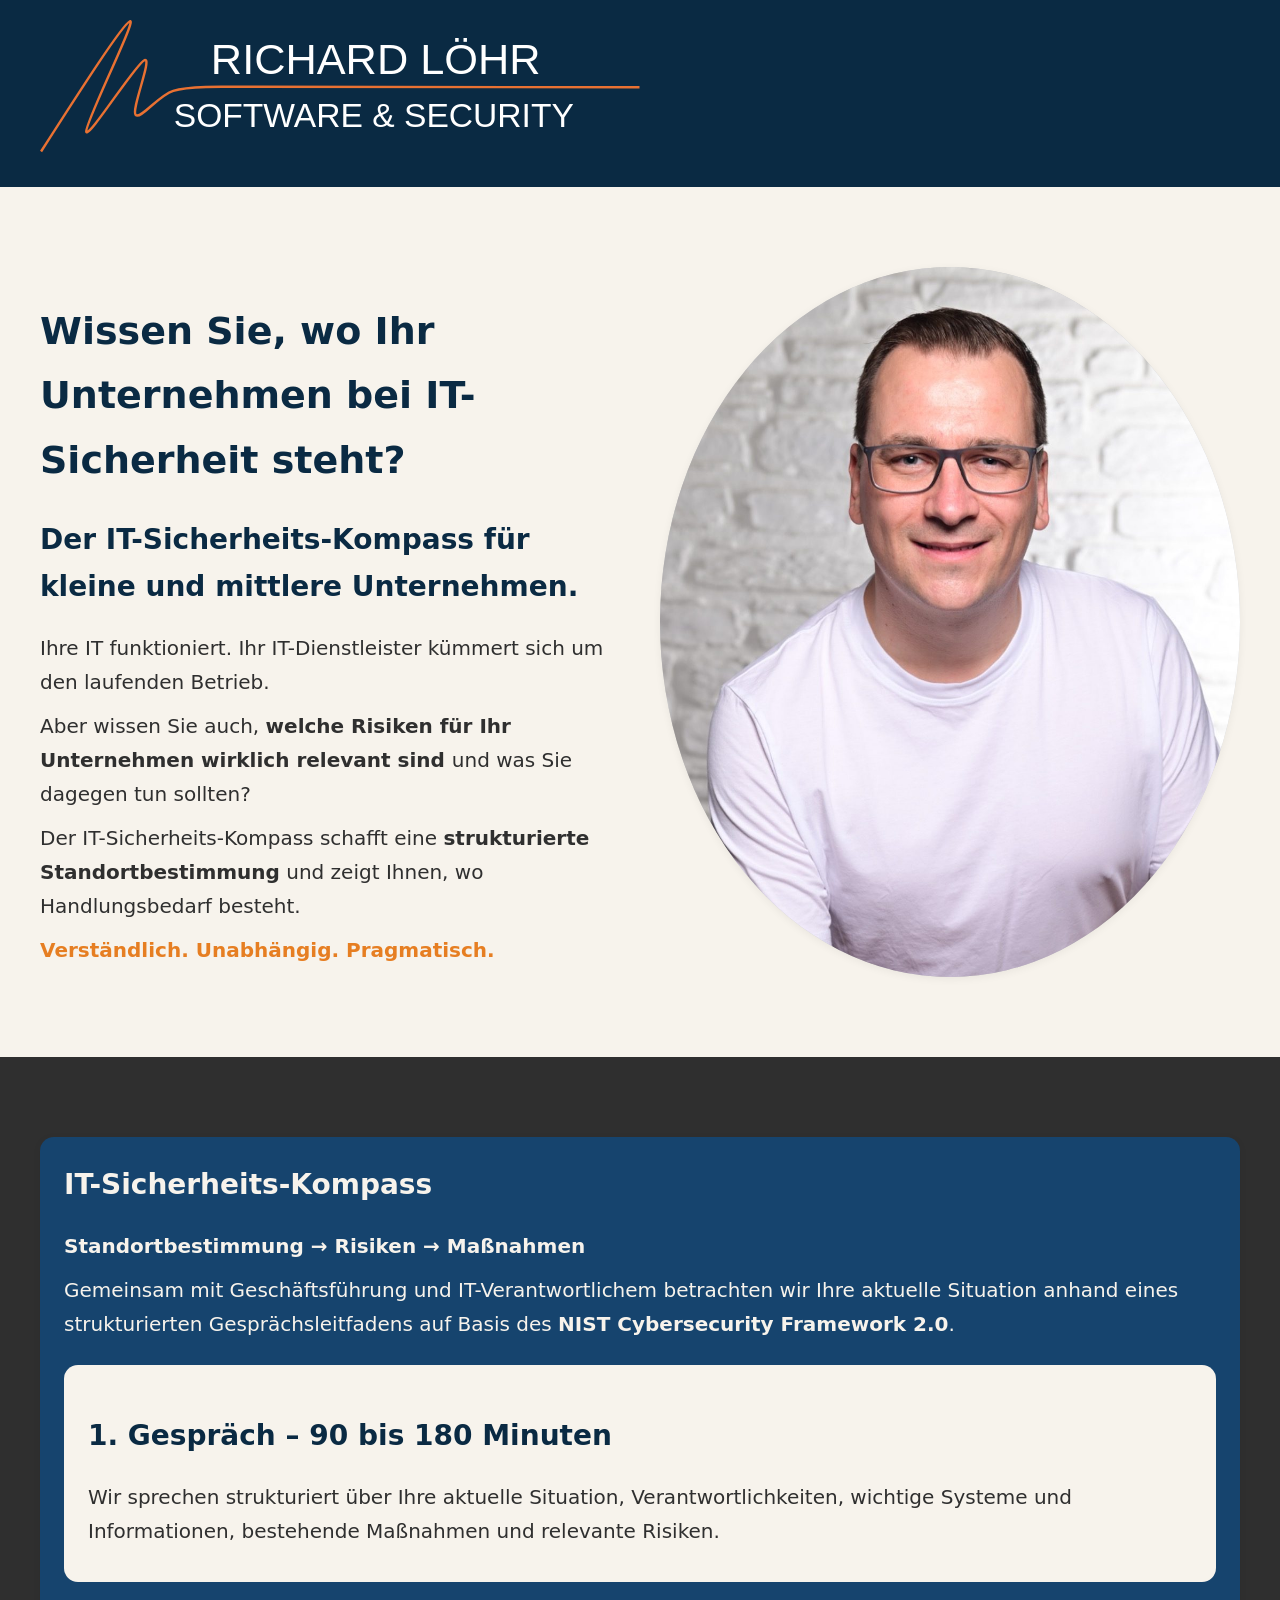
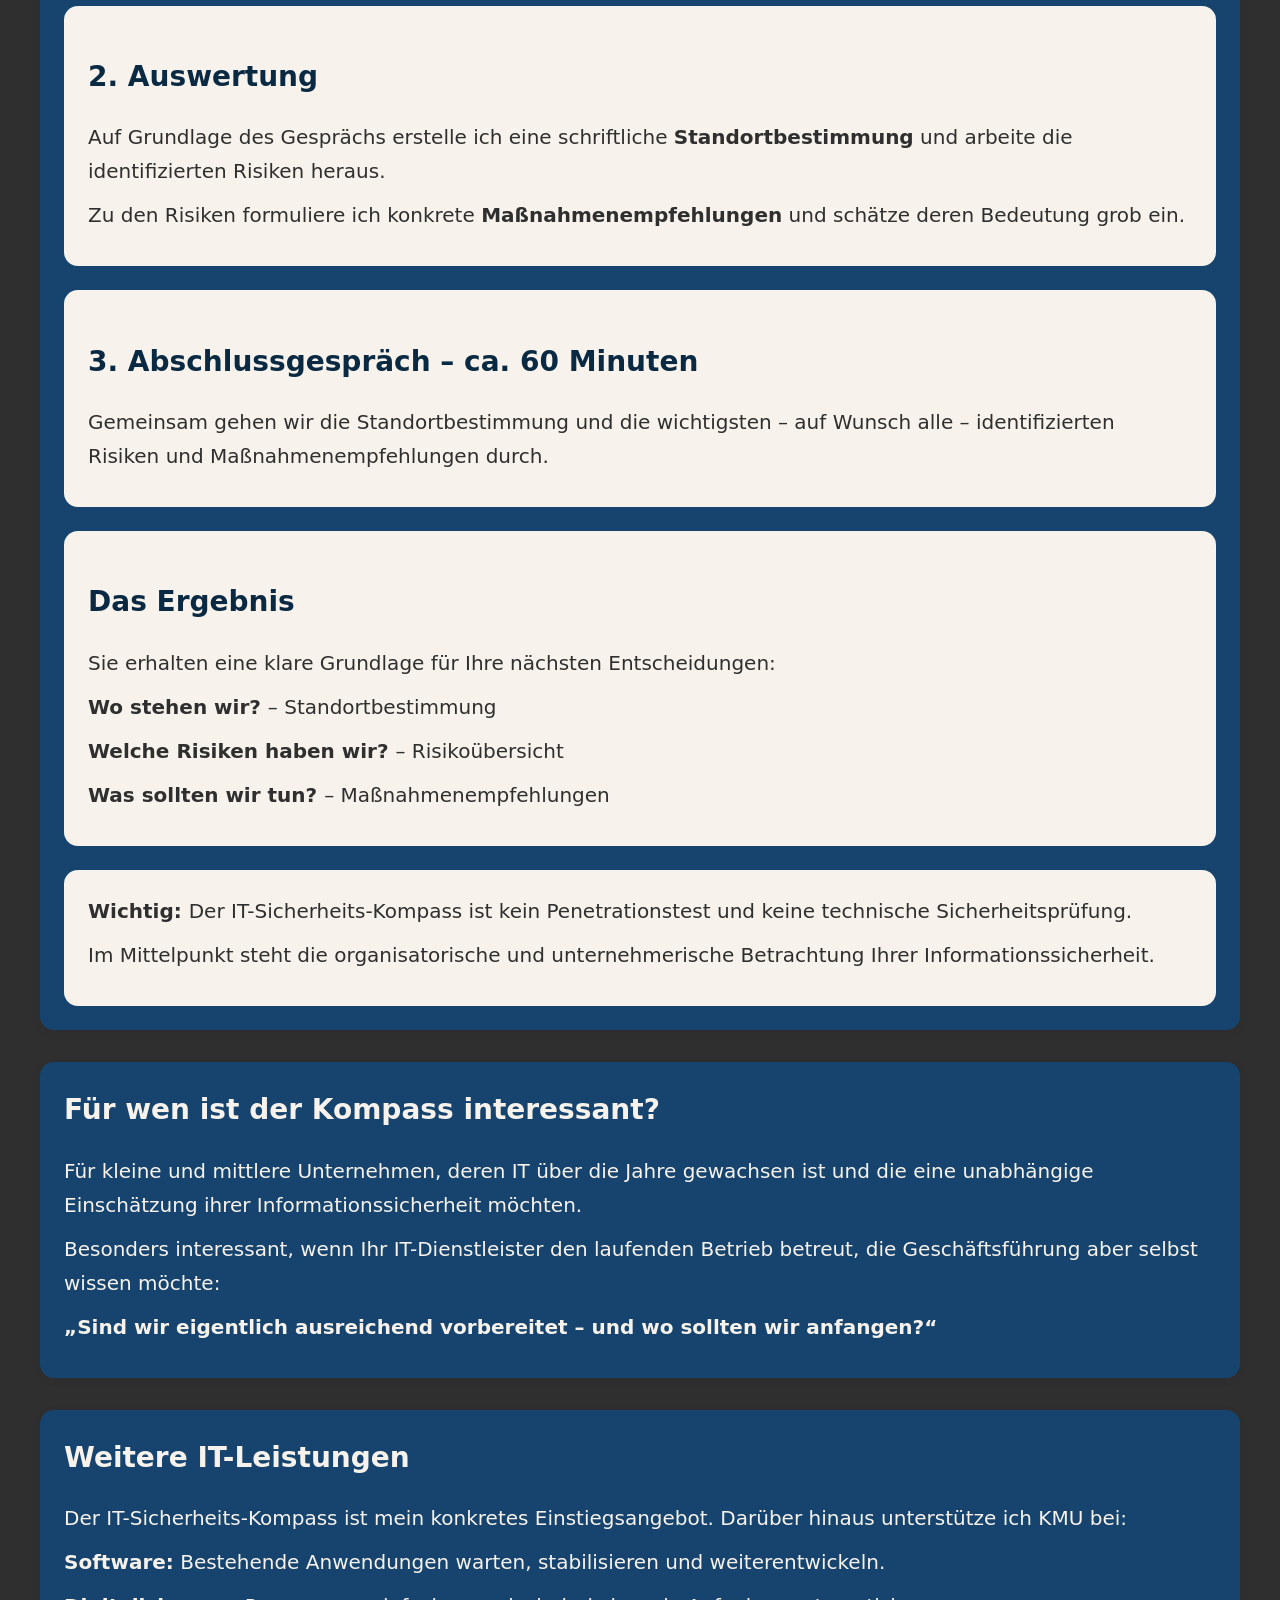
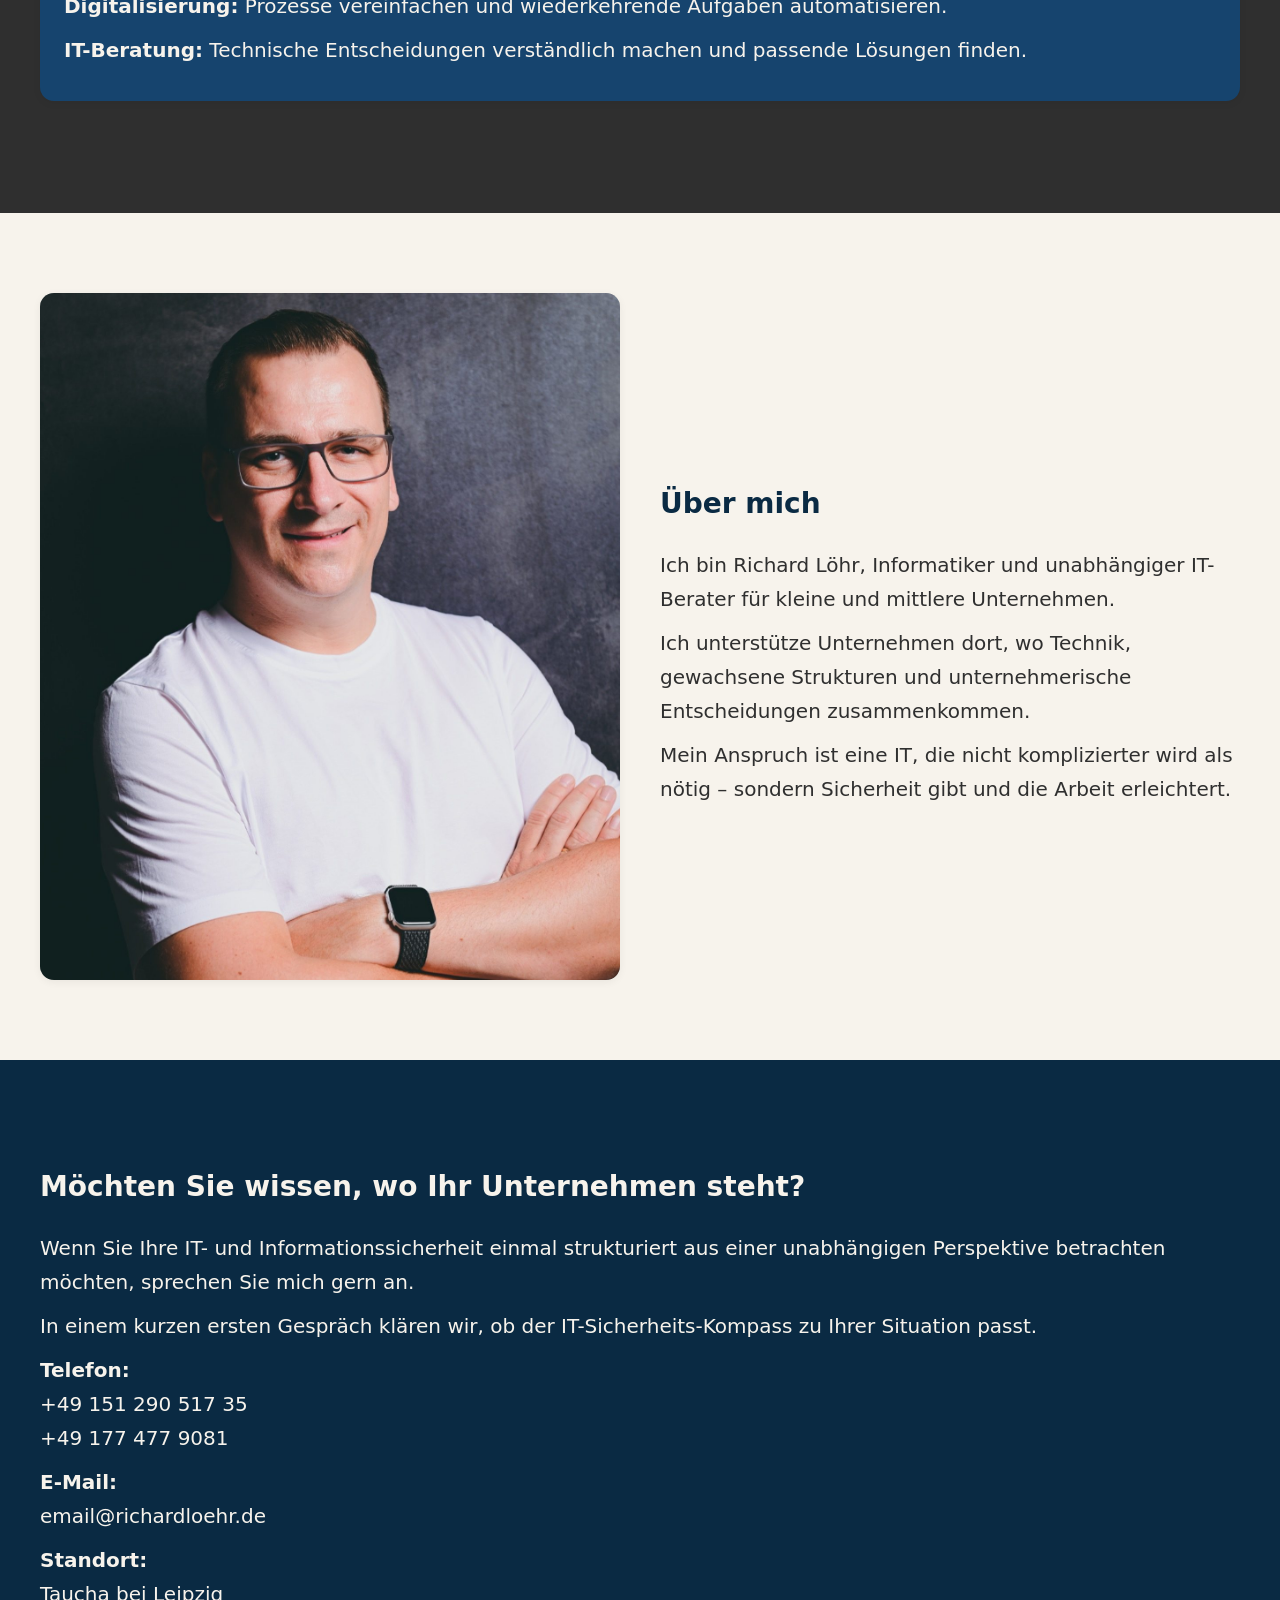
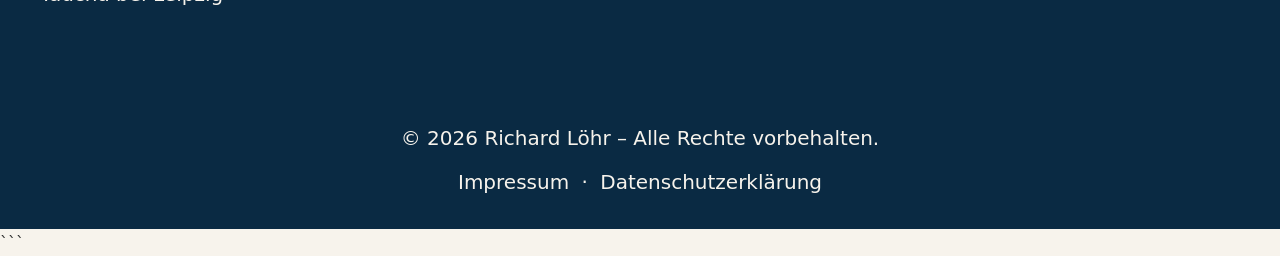
==== commit 2a9f22f5: "Update phone number" ====
--- a/index.html
+++ b/index.html
@@ -424,6 +424,7 @@
 
         <p>
           <strong>Telefon:</strong><br>
+          +49 151 290 517 35 <br>
           +49 177 477 9081
         </p>
 
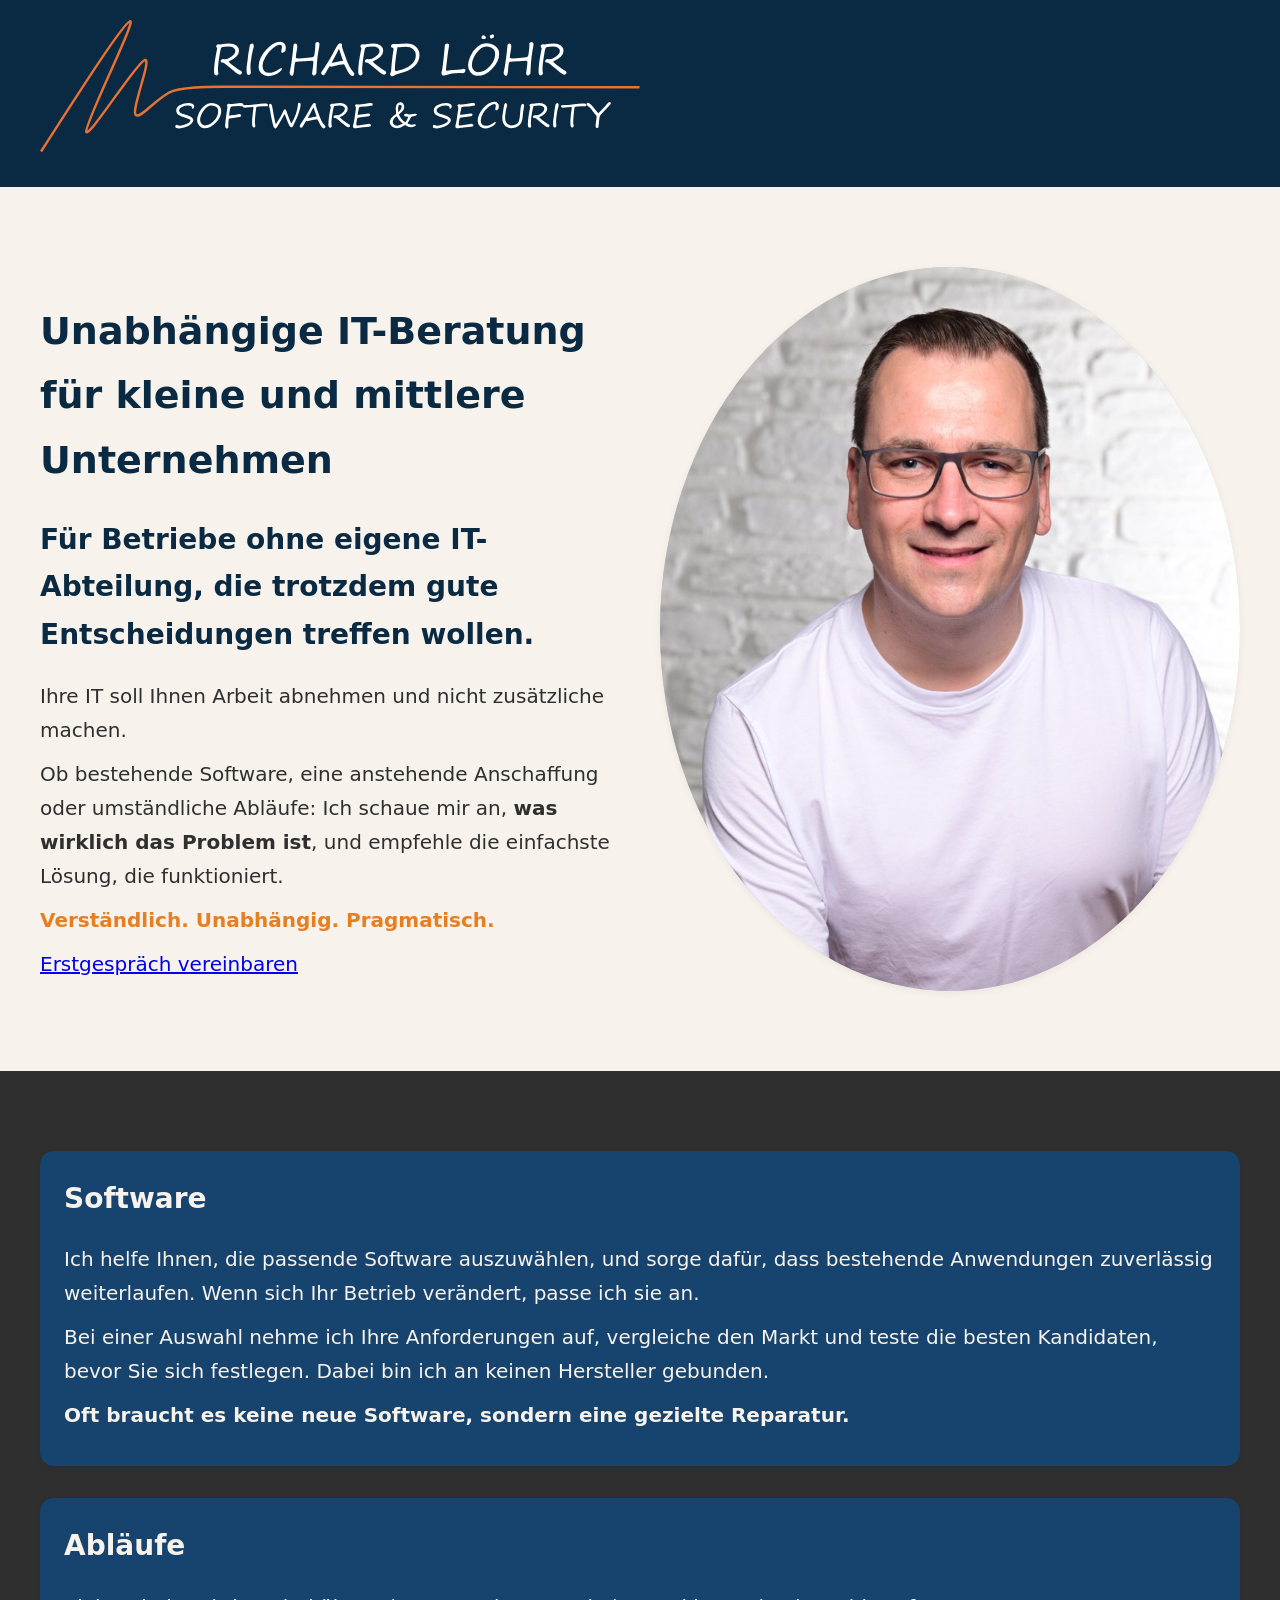
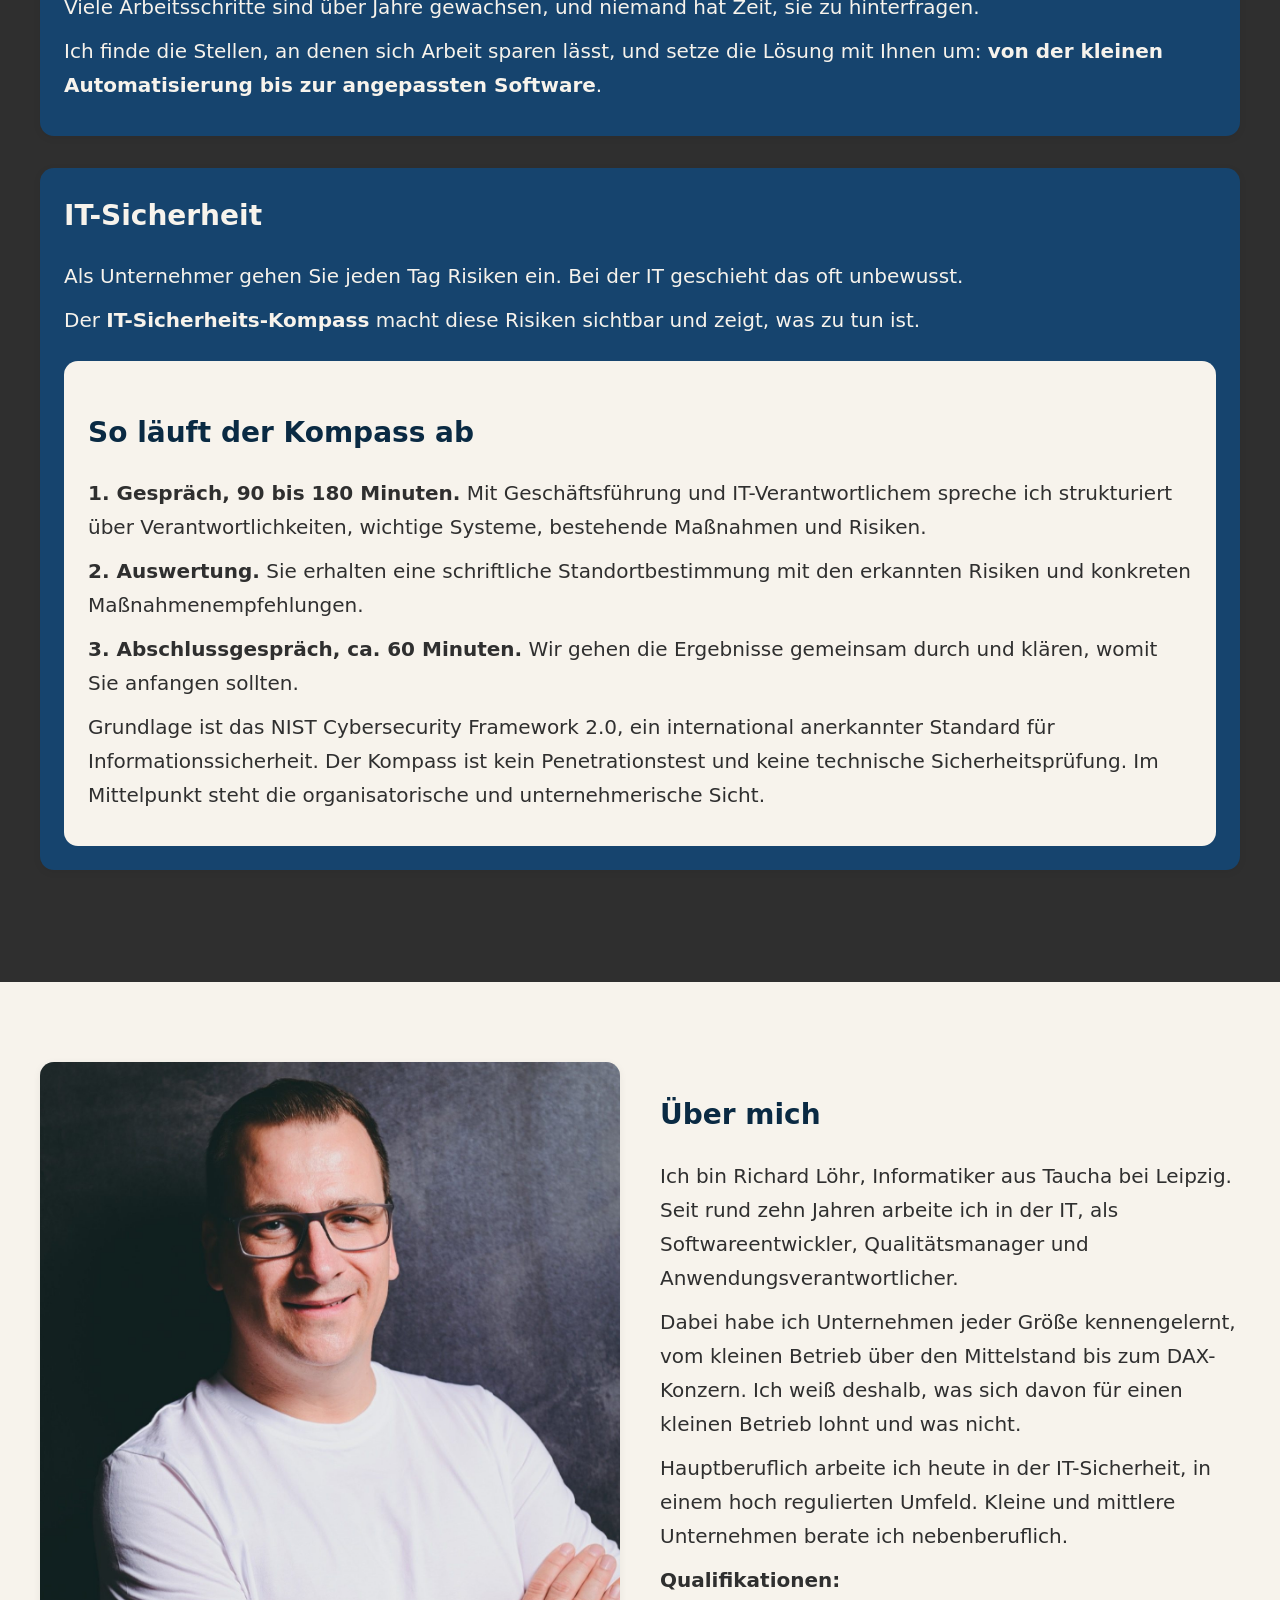
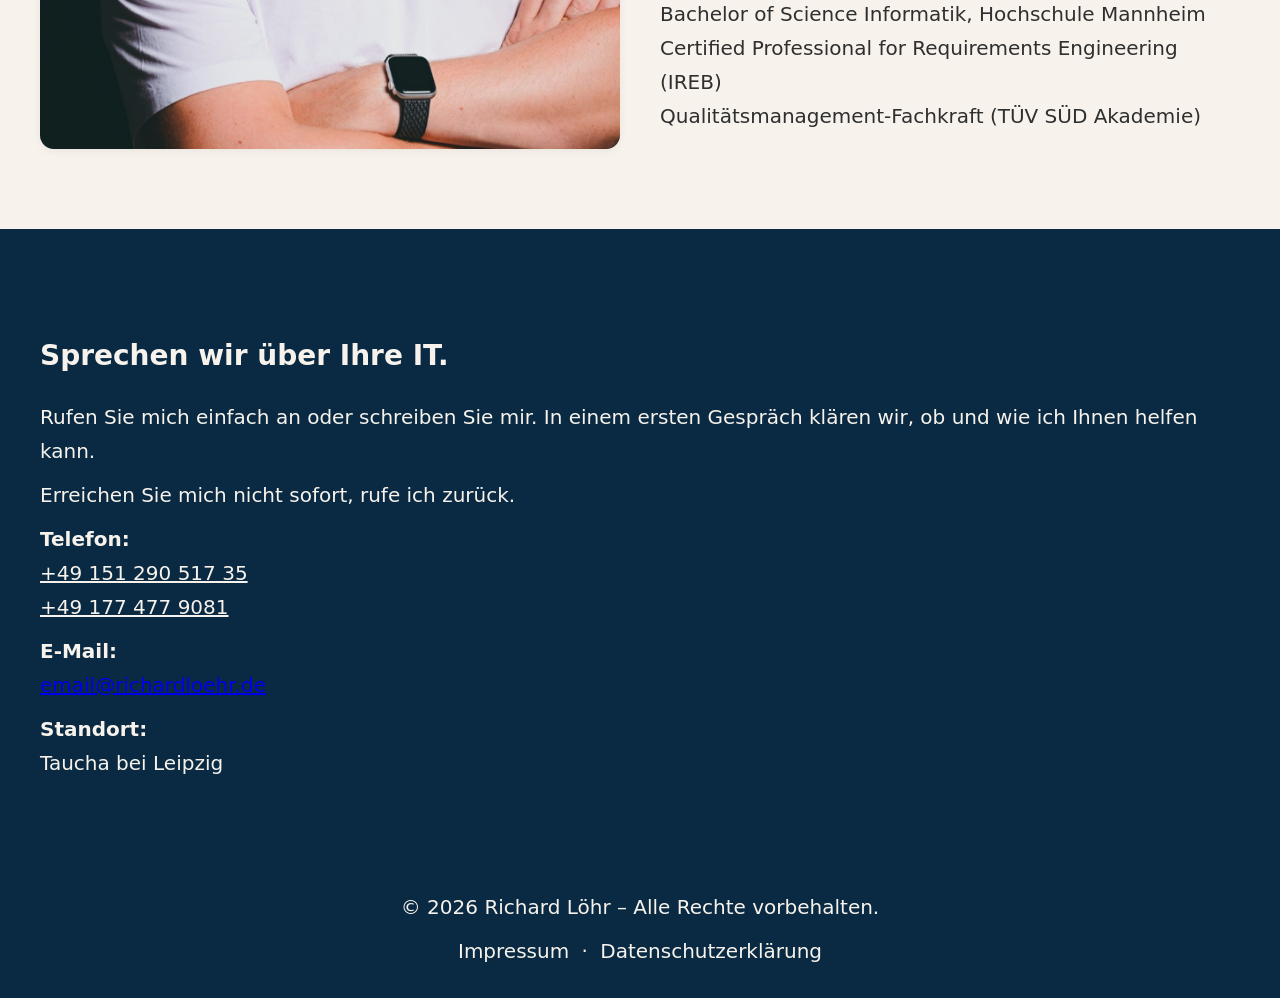
==== commit 8bd8a84c: "Revise index.html for improved content and structure Updated the title and description meta tags, mo" ====
--- a/index.html
+++ b/index.html
@@ -6,7 +6,7 @@
   <meta charset="UTF-8">
 
   <title>
-    Richard Löhr – IT-Beratung für KMU | IT-Sicherheits-Kompass
+    Richard Löhr – Unabhängige IT-Beratung für kleine und mittlere Unternehmen
   </title>
 
   <meta
@@ -16,7 +16,7 @@
 
   <meta
     name="description"
-    content="IT-Sicherheits-Kompass für kleine und mittlere Unternehmen: Standortbestimmung, Risikoanalyse und Maßnahmenempfehlungen. Unabhängige IT-Beratung von Richard Löhr."
+    content="Unabhängige IT-Beratung für kleine und mittlere Unternehmen im Raum Leipzig: Software auswählen und betreuen, Abläufe vereinfachen und IT-Sicherheit einschätzen."
   >
 
   <link
@@ -65,39 +65,39 @@
     <div>
 
       <h1>
-        Wissen Sie, wo Ihr Unternehmen
-        bei IT-Sicherheit steht?
+        Unabhängige IT-Beratung für kleine
+        und mittlere Unternehmen
       </h1>
 
 
       <h2>
-        Der IT-Sicherheits-Kompass für kleine und mittlere Unternehmen.
+        Für Betriebe ohne eigene IT-Abteilung, die trotzdem
+        gute Entscheidungen treffen wollen.
       </h2>
 
 
       <p>
-        Ihre IT funktioniert. Ihr IT-Dienstleister kümmert sich
-        um den laufenden Betrieb.
-      </p>
-
-      <p>
-        Aber wissen Sie auch,
-        <strong>
-          welche Risiken für Ihr Unternehmen wirklich relevant sind
-        </strong>
-        und was Sie dagegen tun sollten?
-      </p>
-
-      <p>
-        Der IT-Sicherheits-Kompass schafft eine
-        <strong>strukturierte Standortbestimmung</strong>
-        und zeigt Ihnen, wo Handlungsbedarf besteht.
+        Ihre IT soll Ihnen Arbeit abnehmen und nicht
+        zusätzliche machen.
+      </p>
+
+      <p>
+        Ob bestehende Software, eine anstehende Anschaffung oder
+        umständliche Abläufe: Ich schaue mir an,
+        <strong>was wirklich das Problem ist</strong>,
+        und empfehle die einfachste Lösung, die funktioniert.
       </p>
 
       <p>
         <strong style="color: var(--orange);">
           Verständlich. Unabhängig. Pragmatisch.
         </strong>
+      </p>
+
+      <p>
+        <a class="btn" href="#kontakt">
+          Erstgespräch vereinbaren
+        </a>
       </p>
 
     </div>
@@ -119,7 +119,7 @@
 
 
 <!-- =========================================================
-     IT-SICHERHEITS-KOMPASS
+     LEISTUNGEN
      ========================================================= -->
 
 <section class="leistungen-section">
@@ -127,209 +127,124 @@
   <div class="container">
 
 
+    <!-- =====================================================
+         1. SOFTWARE
+         ===================================================== -->
+
     <div class="service-block">
 
       <h3>
-        IT-Sicherheits-Kompass
+        Software
       </h3>
 
+      <p>
+        Ich helfe Ihnen, die passende Software auszuwählen, und
+        sorge dafür, dass bestehende Anwendungen zuverlässig
+        weiterlaufen. Wenn sich Ihr Betrieb verändert, passe ich
+        sie an.
+      </p>
+
+      <p>
+        Bei einer Auswahl nehme ich Ihre Anforderungen auf,
+        vergleiche den Markt und teste die besten Kandidaten,
+        bevor Sie sich festlegen. Dabei bin ich an keinen
+        Hersteller gebunden.
+      </p>
 
       <p>
         <strong>
-          Standortbestimmung → Risiken → Maßnahmen
+          Oft braucht es keine neue Software, sondern eine
+          gezielte Reparatur.
         </strong>
       </p>
 
-
-      <p>
-        Gemeinsam mit Geschäftsführung und IT-Verantwortlichem
-        betrachten wir Ihre aktuelle Situation anhand eines
-        strukturierten Gesprächsleitfadens auf Basis des
-        <strong>NIST Cybersecurity Framework 2.0</strong>.
-      </p>
-
-
-      <!-- SCHRITT 1 -->
+    </div>
+
+
+
+    <!-- =====================================================
+         2. ABLÄUFE
+         ===================================================== -->
+
+    <div class="service-block">
+
+      <h3>
+        Abläufe
+      </h3>
+
+      <p>
+        Viele Arbeitsschritte sind über Jahre gewachsen, und
+        niemand hat Zeit, sie zu hinterfragen.
+      </p>
+
+      <p>
+        Ich finde die Stellen, an denen sich Arbeit sparen lässt,
+        und setze die Lösung mit Ihnen um:
+        <strong>von der kleinen Automatisierung bis zur
+        angepassten Software</strong>.
+      </p>
+
+    </div>
+
+
+
+    <!-- =====================================================
+         3. IT-SICHERHEIT
+         ===================================================== -->
+
+    <div class="service-block">
+
+      <h3>
+        IT-Sicherheit
+      </h3>
+
+      <p>
+        Als Unternehmer gehen Sie jeden Tag Risiken ein.
+        Bei der IT geschieht das oft unbewusst.
+      </p>
+
+      <p>
+        Der <strong>IT-Sicherheits-Kompass</strong> macht diese
+        Risiken sichtbar und zeigt, was zu tun ist.
+      </p>
+
 
       <div class="compass-box">
 
         <h2>
-          1. Gespräch – 90 bis 180 Minuten
+          So läuft der Kompass ab
         </h2>
 
         <p>
-          Wir sprechen strukturiert über Ihre aktuelle Situation,
-          Verantwortlichkeiten, wichtige Systeme und Informationen,
-          bestehende Maßnahmen und relevante Risiken.
+          <strong>1. Gespräch, 90 bis 180 Minuten.</strong>
+          Mit Geschäftsführung und IT-Verantwortlichem spreche ich
+          strukturiert über Verantwortlichkeiten, wichtige Systeme,
+          bestehende Maßnahmen und Risiken.
+        </p>
+
+        <p>
+          <strong>2. Auswertung.</strong>
+          Sie erhalten eine schriftliche Standortbestimmung mit
+          den erkannten Risiken und konkreten
+          Maßnahmenempfehlungen.
+        </p>
+
+        <p>
+          <strong>3. Abschlussgespräch, ca. 60 Minuten.</strong>
+          Wir gehen die Ergebnisse gemeinsam durch und klären,
+          womit Sie anfangen sollten.
+        </p>
+
+        <p>
+          Grundlage ist das NIST Cybersecurity Framework 2.0,
+          ein international anerkannter Standard für
+          Informationssicherheit. Der Kompass ist kein
+          Penetrationstest und keine technische Sicherheitsprüfung.
+          Im Mittelpunkt steht die organisatorische und
+          unternehmerische Sicht.
         </p>
 
       </div>
-
-
-      <!-- SCHRITT 2 -->
-
-      <div class="compass-box">
-
-        <h2>
-          2. Auswertung
-        </h2>
-
-        <p>
-          Auf Grundlage des Gesprächs erstelle ich eine schriftliche
-          <strong>Standortbestimmung</strong> und arbeite die
-          identifizierten Risiken heraus.
-        </p>
-
-        <p>
-          Zu den Risiken formuliere ich konkrete
-          <strong>Maßnahmenempfehlungen</strong>
-          und schätze deren Bedeutung grob ein.
-        </p>
-
-      </div>
-
-
-      <!-- SCHRITT 3 -->
-
-      <div class="compass-box">
-
-        <h2>
-          3. Abschlussgespräch – ca. 60 Minuten
-        </h2>
-
-        <p>
-          Gemeinsam gehen wir die Standortbestimmung und die
-          wichtigsten – auf Wunsch alle – identifizierten Risiken
-          und Maßnahmenempfehlungen durch.
-        </p>
-
-      </div>
-
-
-      <!-- ERGEBNIS -->
-
-      <div class="compass-box">
-
-        <h2>
-          Das Ergebnis
-        </h2>
-
-        <p>
-          Sie erhalten eine klare Grundlage für Ihre nächsten
-          Entscheidungen:
-        </p>
-
-        <p>
-          <strong>
-            Wo stehen wir?
-          </strong>
-          – Standortbestimmung
-        </p>
-
-        <p>
-          <strong>
-            Welche Risiken haben wir?
-          </strong>
-          – Risikoübersicht
-        </p>
-
-        <p>
-          <strong>
-            Was sollten wir tun?
-          </strong>
-          – Maßnahmenempfehlungen
-        </p>
-
-      </div>
-
-
-      <div class="compass-box">
-
-        <p>
-          <strong>
-            Wichtig:
-          </strong>
-          Der IT-Sicherheits-Kompass ist kein Penetrationstest
-          und keine technische Sicherheitsprüfung.
-        </p>
-
-        <p>
-          Im Mittelpunkt steht die organisatorische und
-          unternehmerische Betrachtung Ihrer Informationssicherheit.
-        </p>
-
-      </div>
-
-    </div>
-
-
-
-    <!-- =====================================================
-         FÜR WEN
-         ===================================================== -->
-
-    <div class="service-block">
-
-      <h3>
-        Für wen ist der Kompass interessant?
-      </h3>
-
-      <p>
-        Für kleine und mittlere Unternehmen, deren IT über die Jahre
-        gewachsen ist und die eine unabhängige Einschätzung ihrer
-        Informationssicherheit möchten.
-      </p>
-
-      <p>
-        Besonders interessant, wenn Ihr IT-Dienstleister den
-        laufenden Betrieb betreut, die Geschäftsführung aber selbst
-        wissen möchte:
-      </p>
-
-      <p>
-        <strong>
-          „Sind wir eigentlich ausreichend vorbereitet –
-          und wo sollten wir anfangen?“
-        </strong>
-      </p>
-
-    </div>
-
-
-
-    <!-- =====================================================
-         WEITERE LEISTUNGEN
-         ===================================================== -->
-
-    <div class="service-block">
-
-      <h3>
-        Weitere IT-Leistungen
-      </h3>
-
-      <p>
-        Der IT-Sicherheits-Kompass ist mein konkretes
-        Einstiegsangebot. Darüber hinaus unterstütze ich
-        KMU bei:
-      </p>
-
-      <p>
-        <strong>Software:</strong>
-        Bestehende Anwendungen warten, stabilisieren
-        und weiterentwickeln.
-      </p>
-
-      <p>
-        <strong>Digitalisierung:</strong>
-        Prozesse vereinfachen und wiederkehrende Aufgaben
-        automatisieren.
-      </p>
-
-      <p>
-        <strong>IT-Beratung:</strong>
-        Technische Entscheidungen verständlich machen
-        und passende Lösungen finden.
-      </p>
 
     </div>
 
@@ -367,19 +282,30 @@
         </h2>
 
         <p>
-          Ich bin Richard Löhr, Informatiker und unabhängiger
-          IT-Berater für kleine und mittlere Unternehmen.
-        </p>
-
-        <p>
-          Ich unterstütze Unternehmen dort, wo Technik,
-          gewachsene Strukturen und unternehmerische
-          Entscheidungen zusammenkommen.
-        </p>
-
-        <p>
-          Mein Anspruch ist eine IT, die nicht komplizierter wird
-          als nötig – sondern Sicherheit gibt und die Arbeit erleichtert.
+          Ich bin Richard Löhr, Informatiker aus Taucha bei Leipzig.
+          Seit rund zehn Jahren arbeite ich in der IT, als
+          Softwareentwickler, Qualitätsmanager und
+          Anwendungsverantwortlicher.
+        </p>
+
+        <p>
+          Dabei habe ich Unternehmen jeder Größe kennengelernt,
+          vom kleinen Betrieb über den Mittelstand bis zum
+          DAX-Konzern. Ich weiß deshalb, was sich davon für einen
+          kleinen Betrieb lohnt und was nicht.
+        </p>
+
+        <p>
+          Hauptberuflich arbeite ich heute in der IT-Sicherheit,
+          in einem hoch regulierten Umfeld. Kleine und mittlere
+          Unternehmen berate ich nebenberuflich.
+        </p>
+
+        <p>
+          <strong>Qualifikationen:</strong><br>
+          Bachelor of Science Informatik, Hochschule Mannheim<br>
+          Certified Professional for Requirements Engineering (IREB)<br>
+          Qualitätsmanagement-Fachkraft (TÜV SÜD Akademie)
         </p>
 
       </div>
@@ -396,25 +322,23 @@
      KONTAKT
      ========================================================= -->
 
-<section class="kontakt-section">
+<section class="kontakt-section" id="kontakt">
 
   <div class="container">
 
     <h2>
-      Möchten Sie wissen, wo Ihr Unternehmen steht?
+      Sprechen wir über Ihre IT.
     </h2>
 
 
     <p>
-      Wenn Sie Ihre IT- und Informationssicherheit einmal
-      strukturiert aus einer unabhängigen Perspektive betrachten
-      möchten, sprechen Sie mich gern an.
+      Rufen Sie mich einfach an oder schreiben Sie mir. In einem
+      ersten Gespräch klären wir, ob und wie ich Ihnen helfen kann.
     </p>
 
 
     <p>
-      In einem kurzen ersten Gespräch klären wir,
-      ob der IT-Sicherheits-Kompass zu Ihrer Situation passt.
+      Erreichen Sie mich nicht sofort, rufe ich zurück.
     </p>
 
 
@@ -424,14 +348,14 @@
 
         <p>
           <strong>Telefon:</strong><br>
-          +49 151 290 517 35 <br>
-          +49 177 477 9081
+          <a href="tel:+4915129051735">+49 151 290 517 35</a><br>
+          <a href="tel:+491774779081">+49 177 477 9081</a>
         </p>
 
 
         <p>
           <strong>E-Mail:</strong><br>
-          email@richardloehr.de
+          <a href="mailto:email@richardloehr.de">email@richardloehr.de</a>
         </p>
 
 
@@ -485,4 +409,3 @@
 </body>
 
 </html>
-```
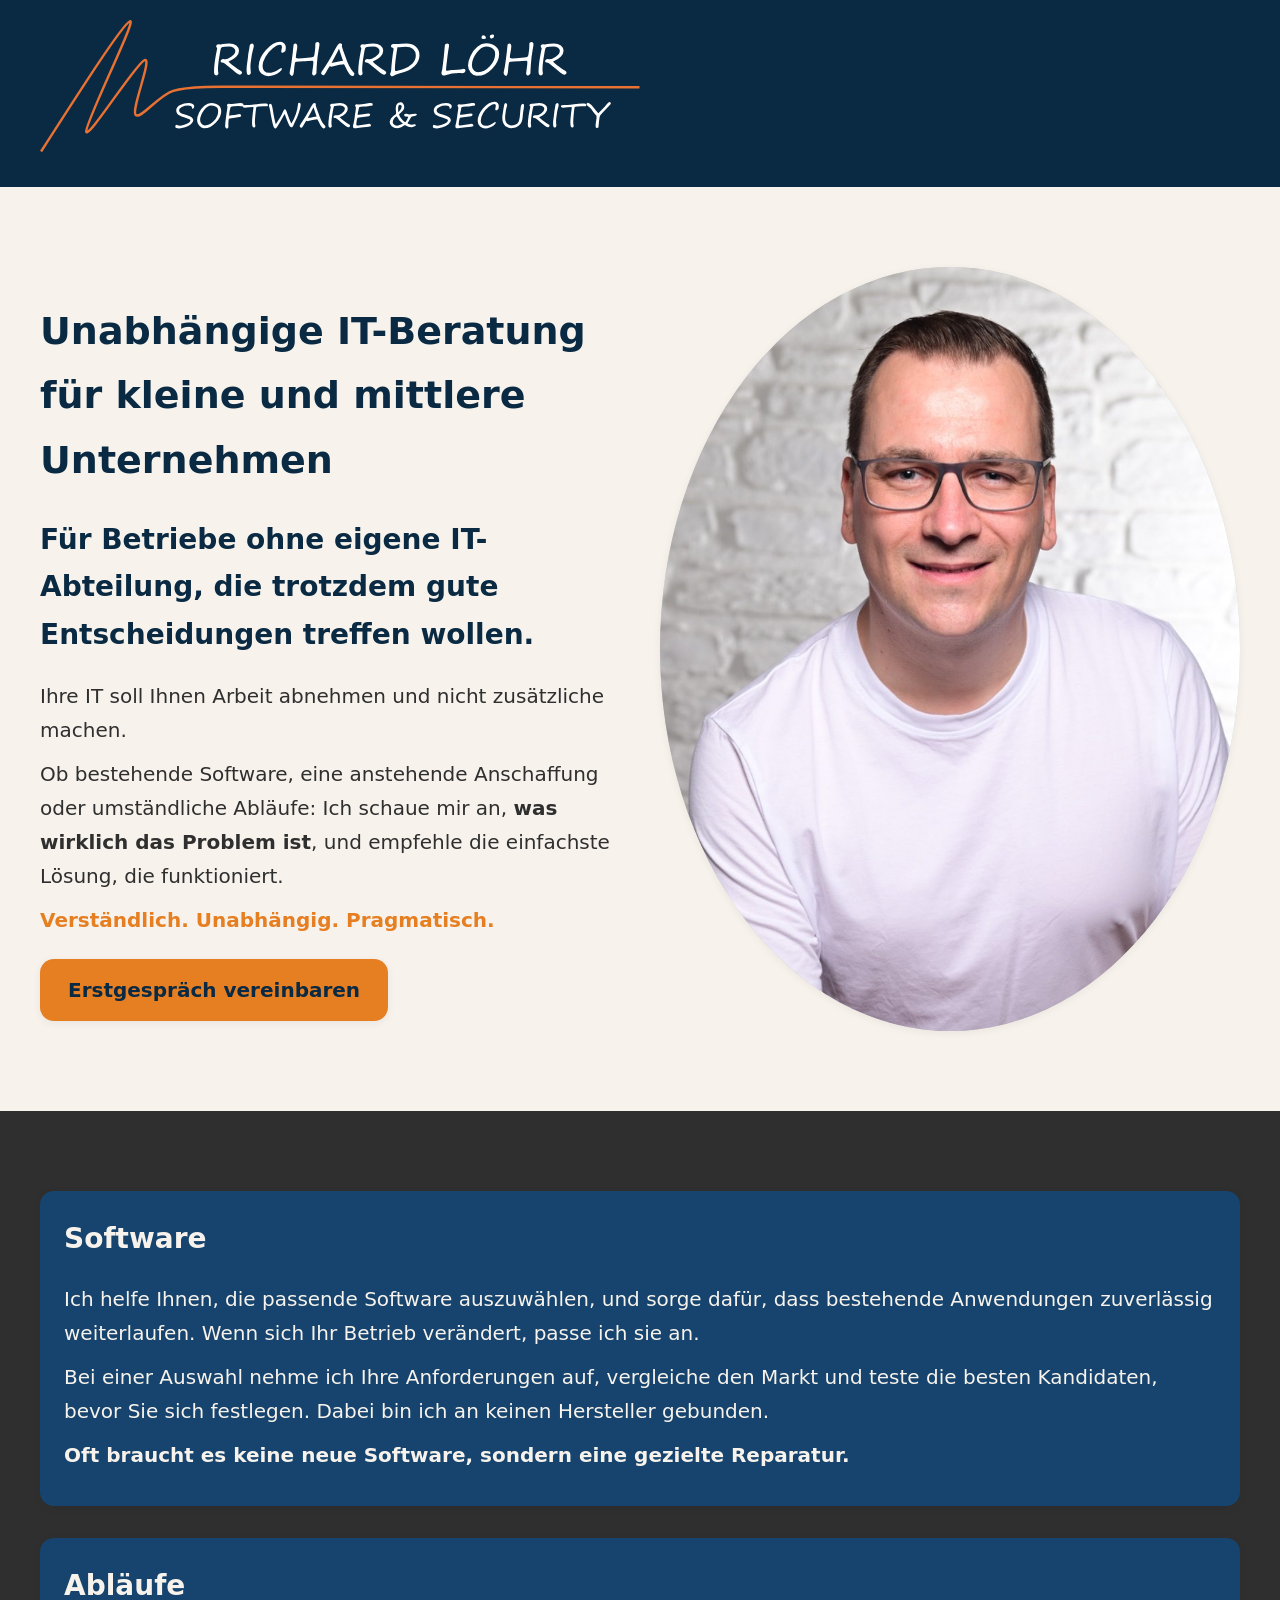
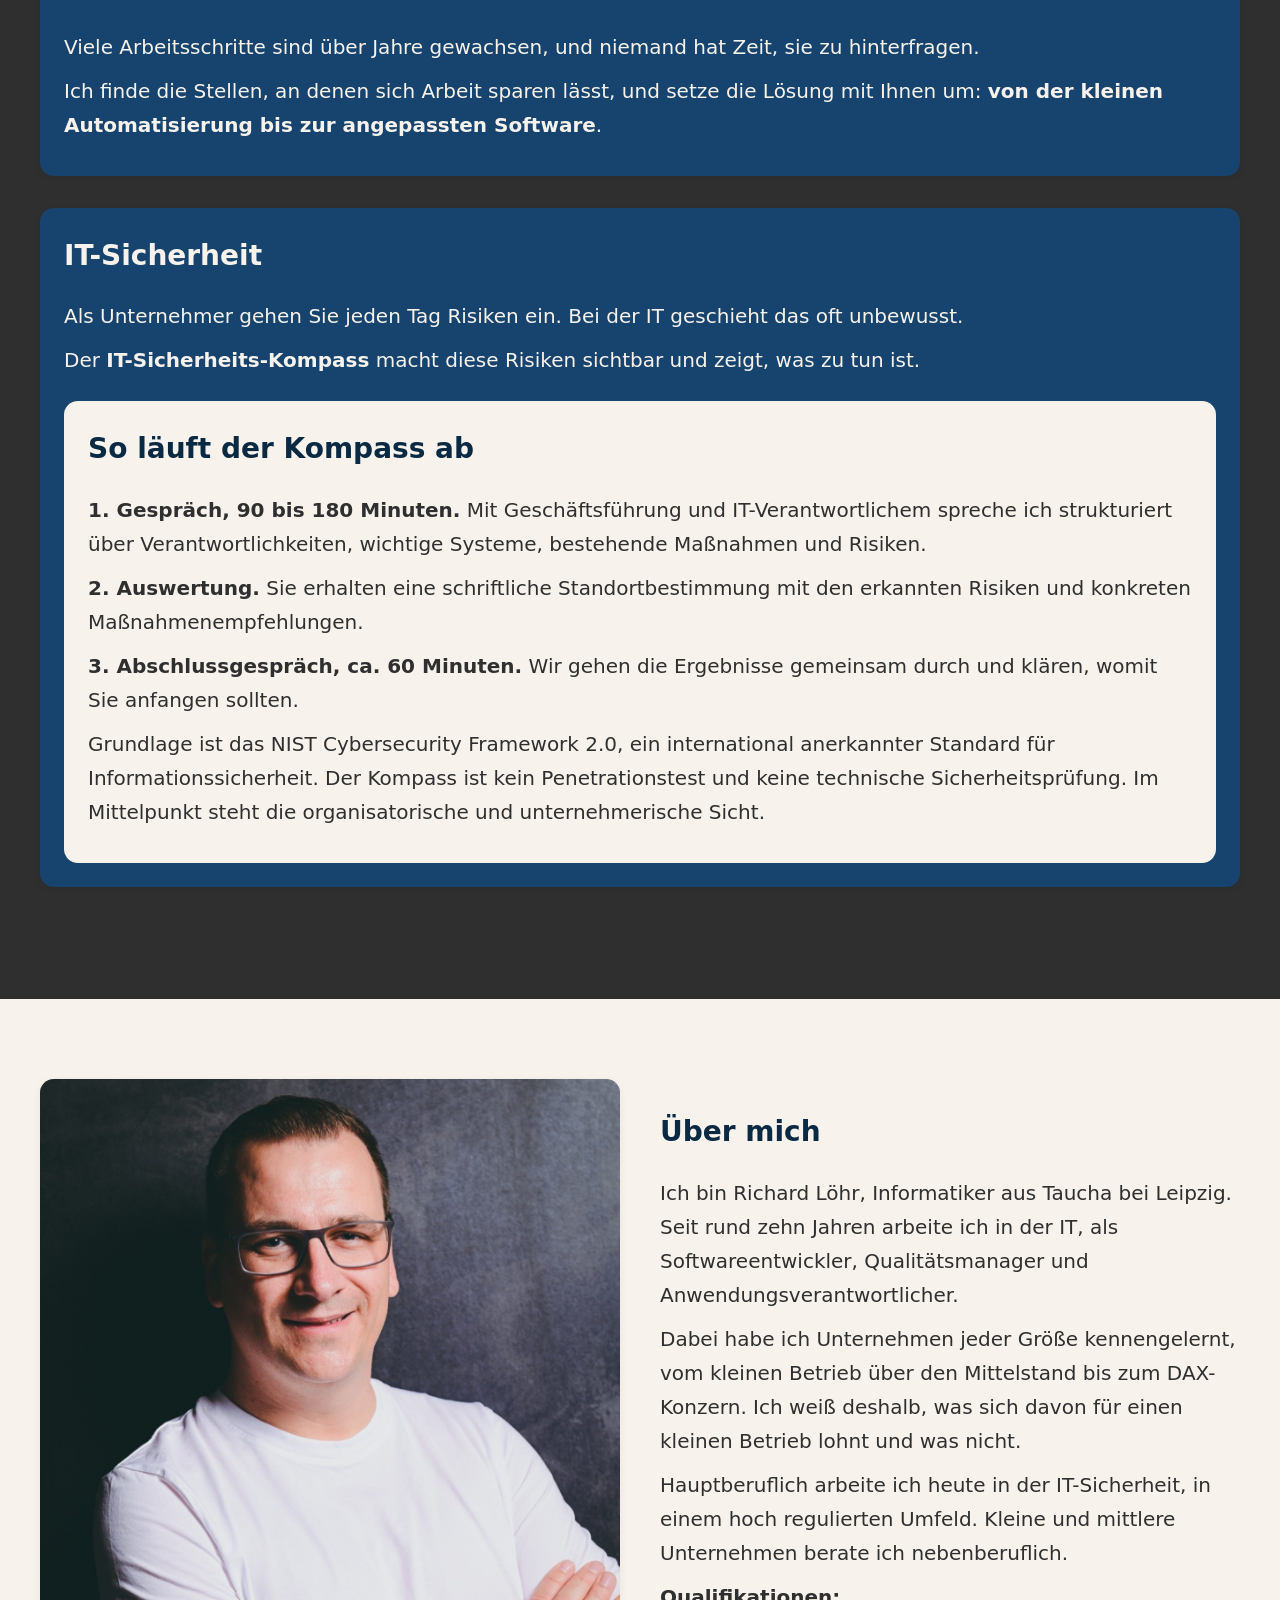
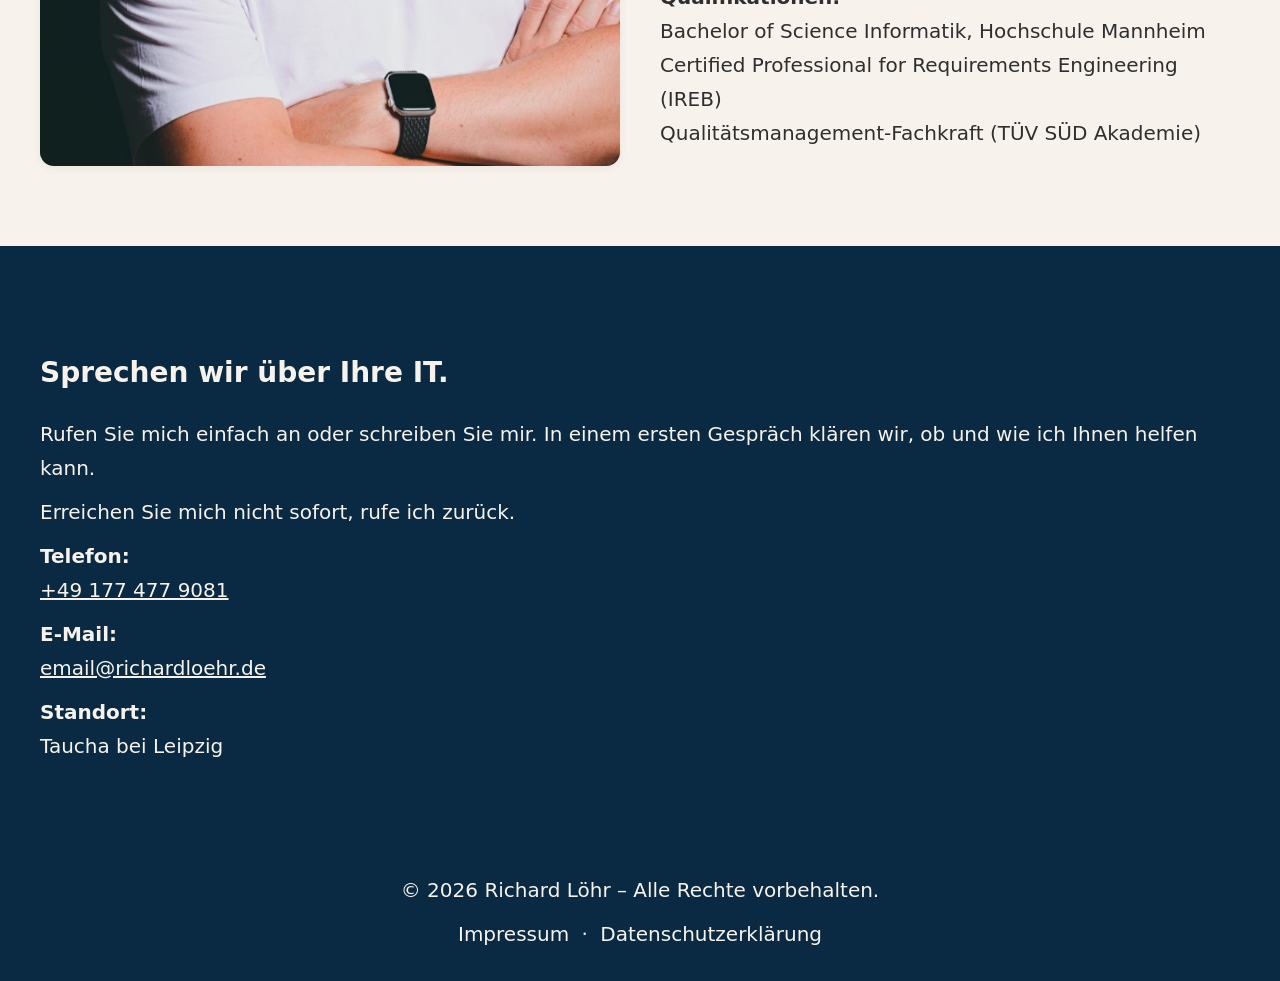
==== commit 996a5d2f: "Fix HTML formatting and structure" ====
--- a/index.html
+++ b/index.html
@@ -348,7 +348,6 @@
 
         <p>
           <strong>Telefon:</strong><br>
-          <a href="tel:+4915129051735">+49 151 290 517 35</a><br>
           <a href="tel:+491774779081">+49 177 477 9081</a>
         </p>
 
--- a/css/style.css
+++ b/css/style.css
@@ -293,5 +293,41 @@
   color: inherit !important;
 }
 
-
-
+/* Button für die Handlungsaufforderung */
+.btn {
+  display: inline-block;
+  margin-top: 12px;
+  padding: 14px 28px;
+  background: var(--orange);
+  color: var(--blue-dark);
+  font-size: 20px;
+  font-weight: 700;
+  text-decoration: none;
+  border-radius: var(--radius);
+  box-shadow: var(--shadow-soft);
+}
+
+.btn:hover,
+.btn:focus {
+  filter: brightness(1.08);
+}
+
+/* Überschriften in den hellen Kästen */
+.compass-box h2 {
+  margin-top: 0;
+}
+
+/* E-Mail-Link im dunklen Kontaktbereich lesbar halten */
+.kontakt-section a {
+  color: inherit;
+}
+
+@media (max-width: 900px) {
+  .btn {
+    font-size: 16px;
+  }
+}
+
+
+
+
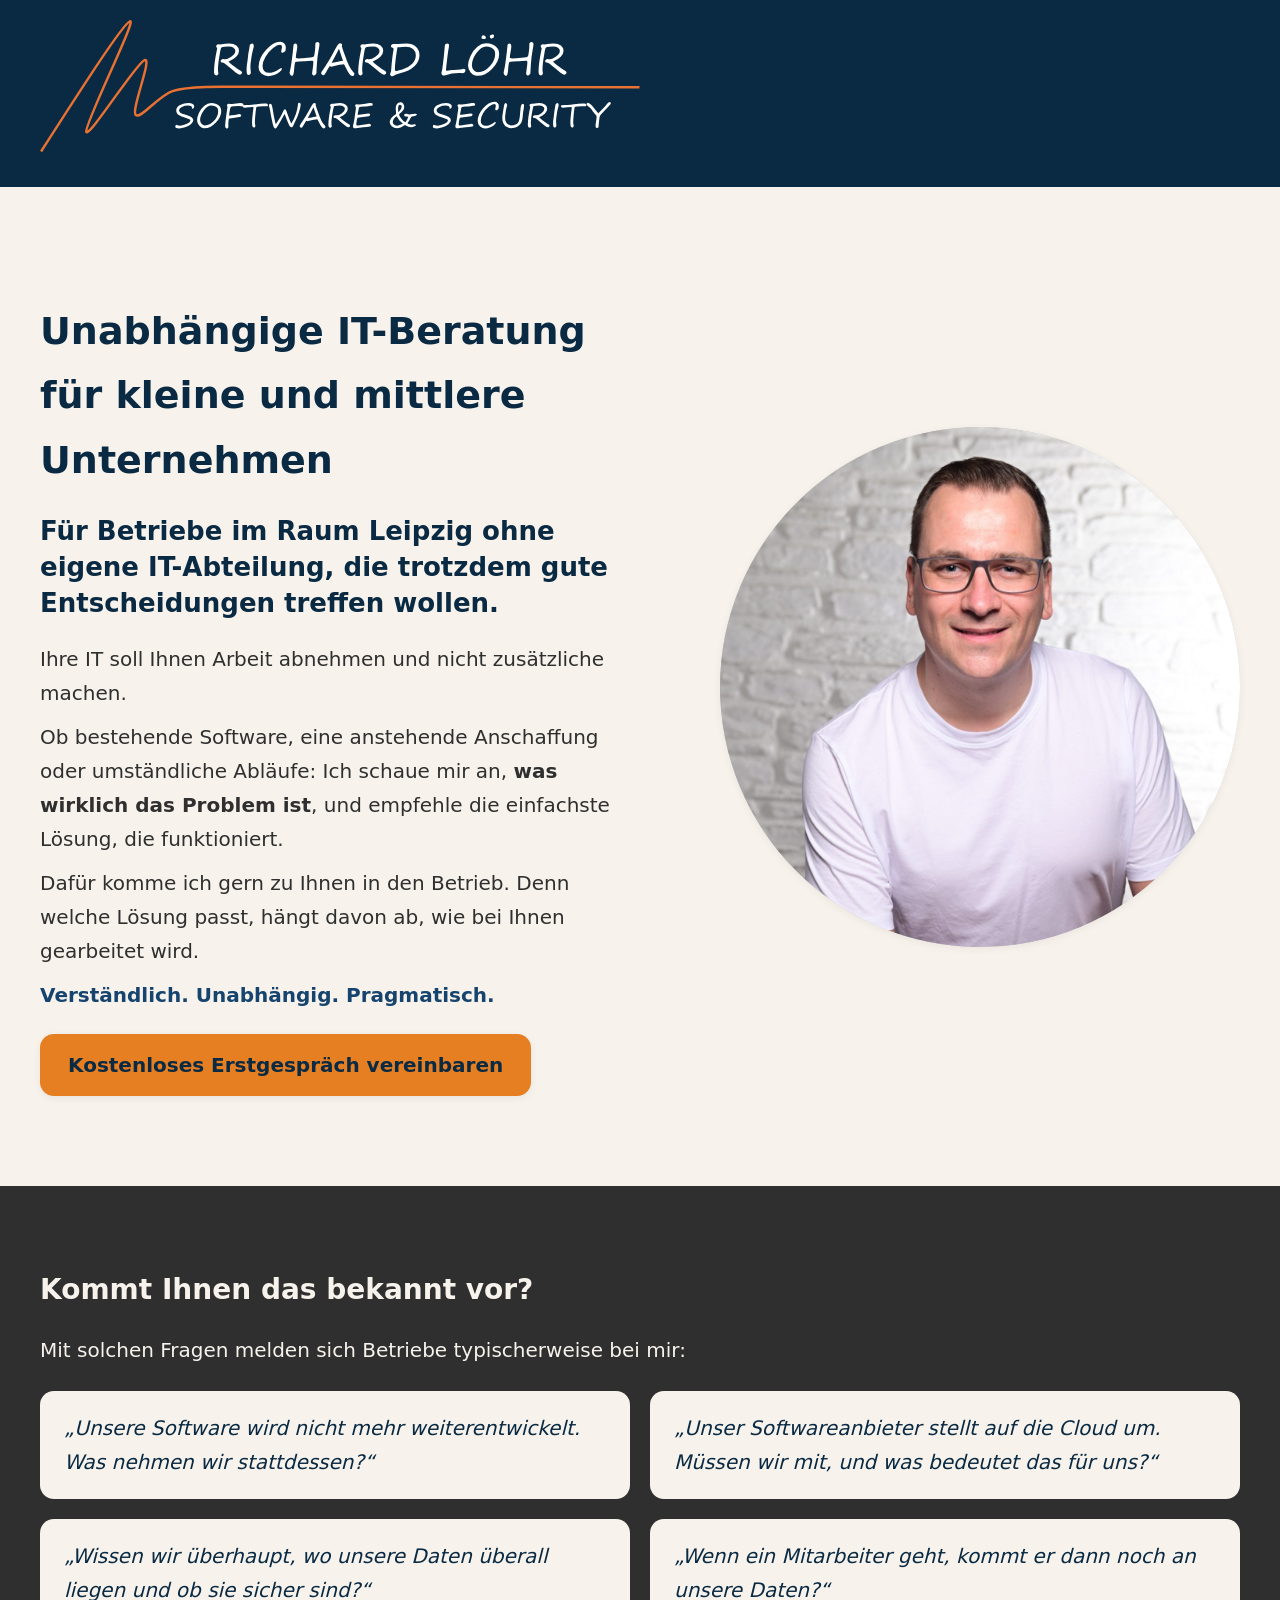
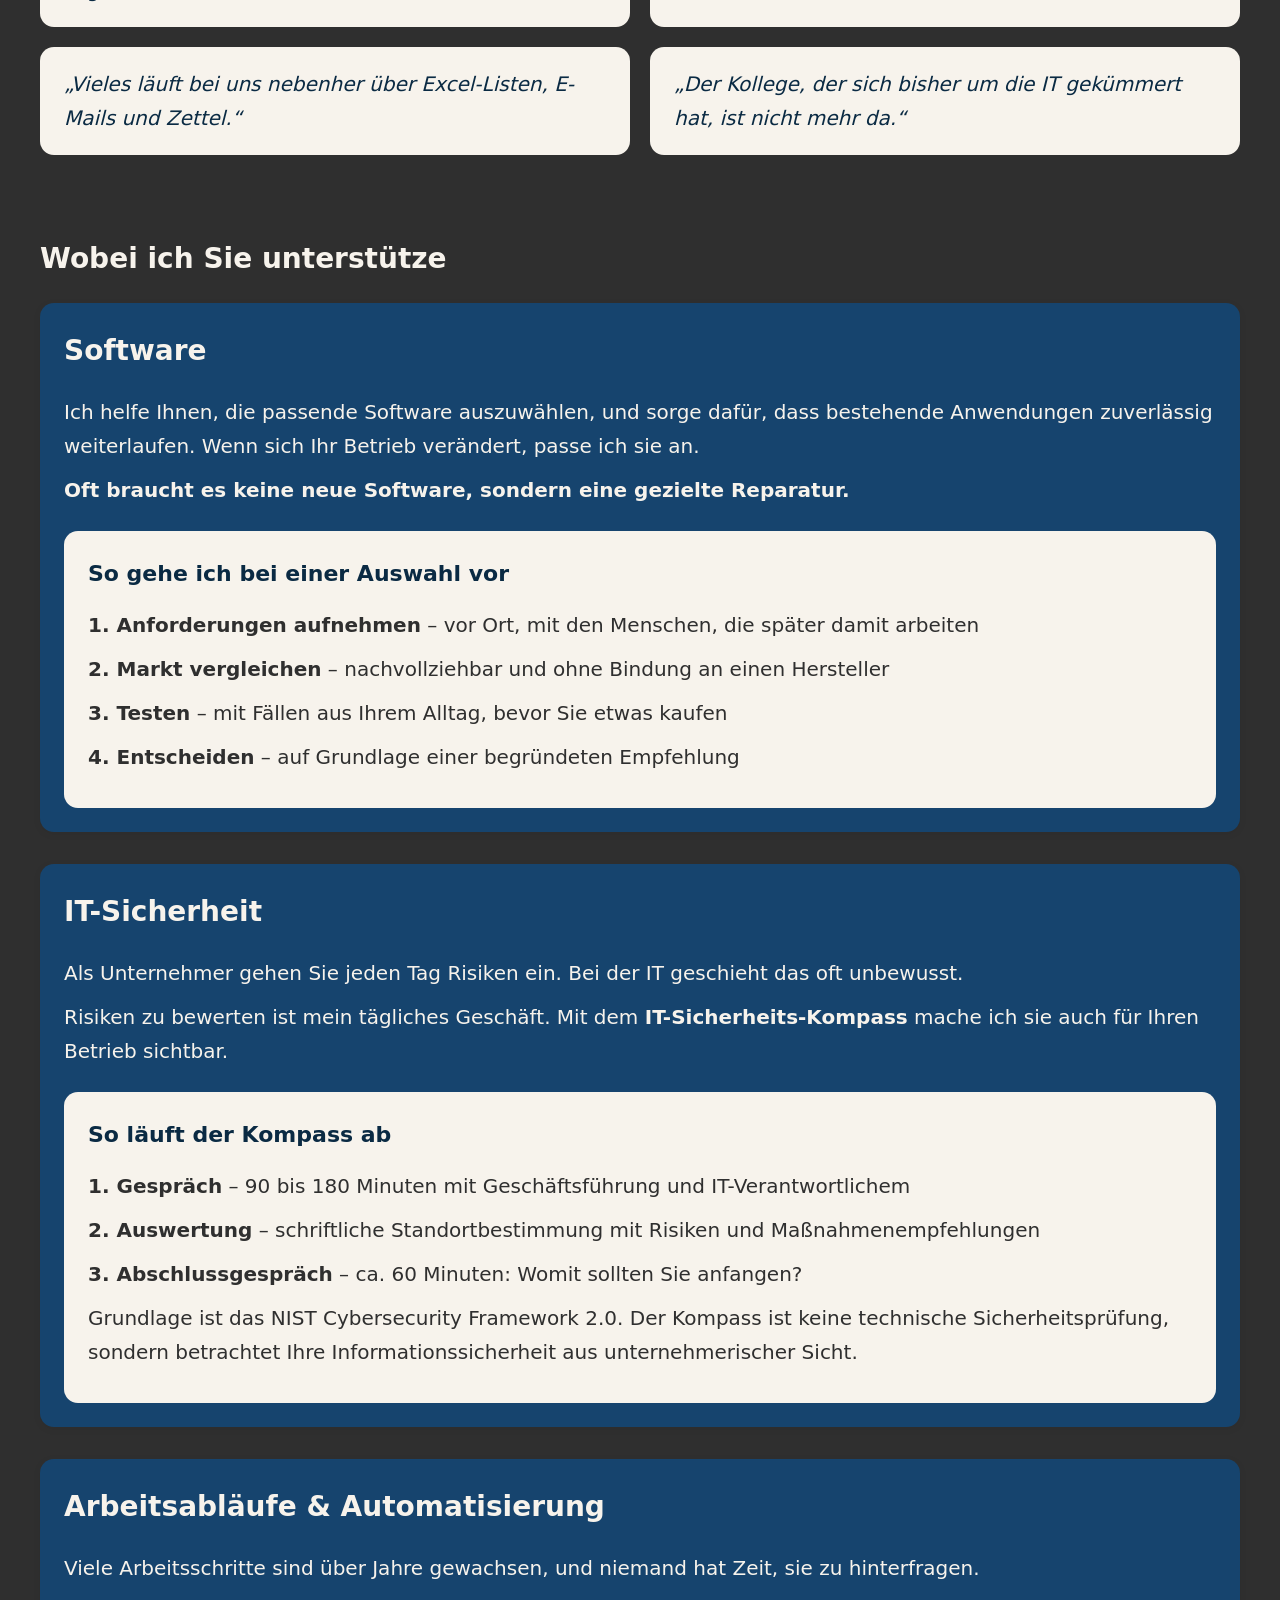
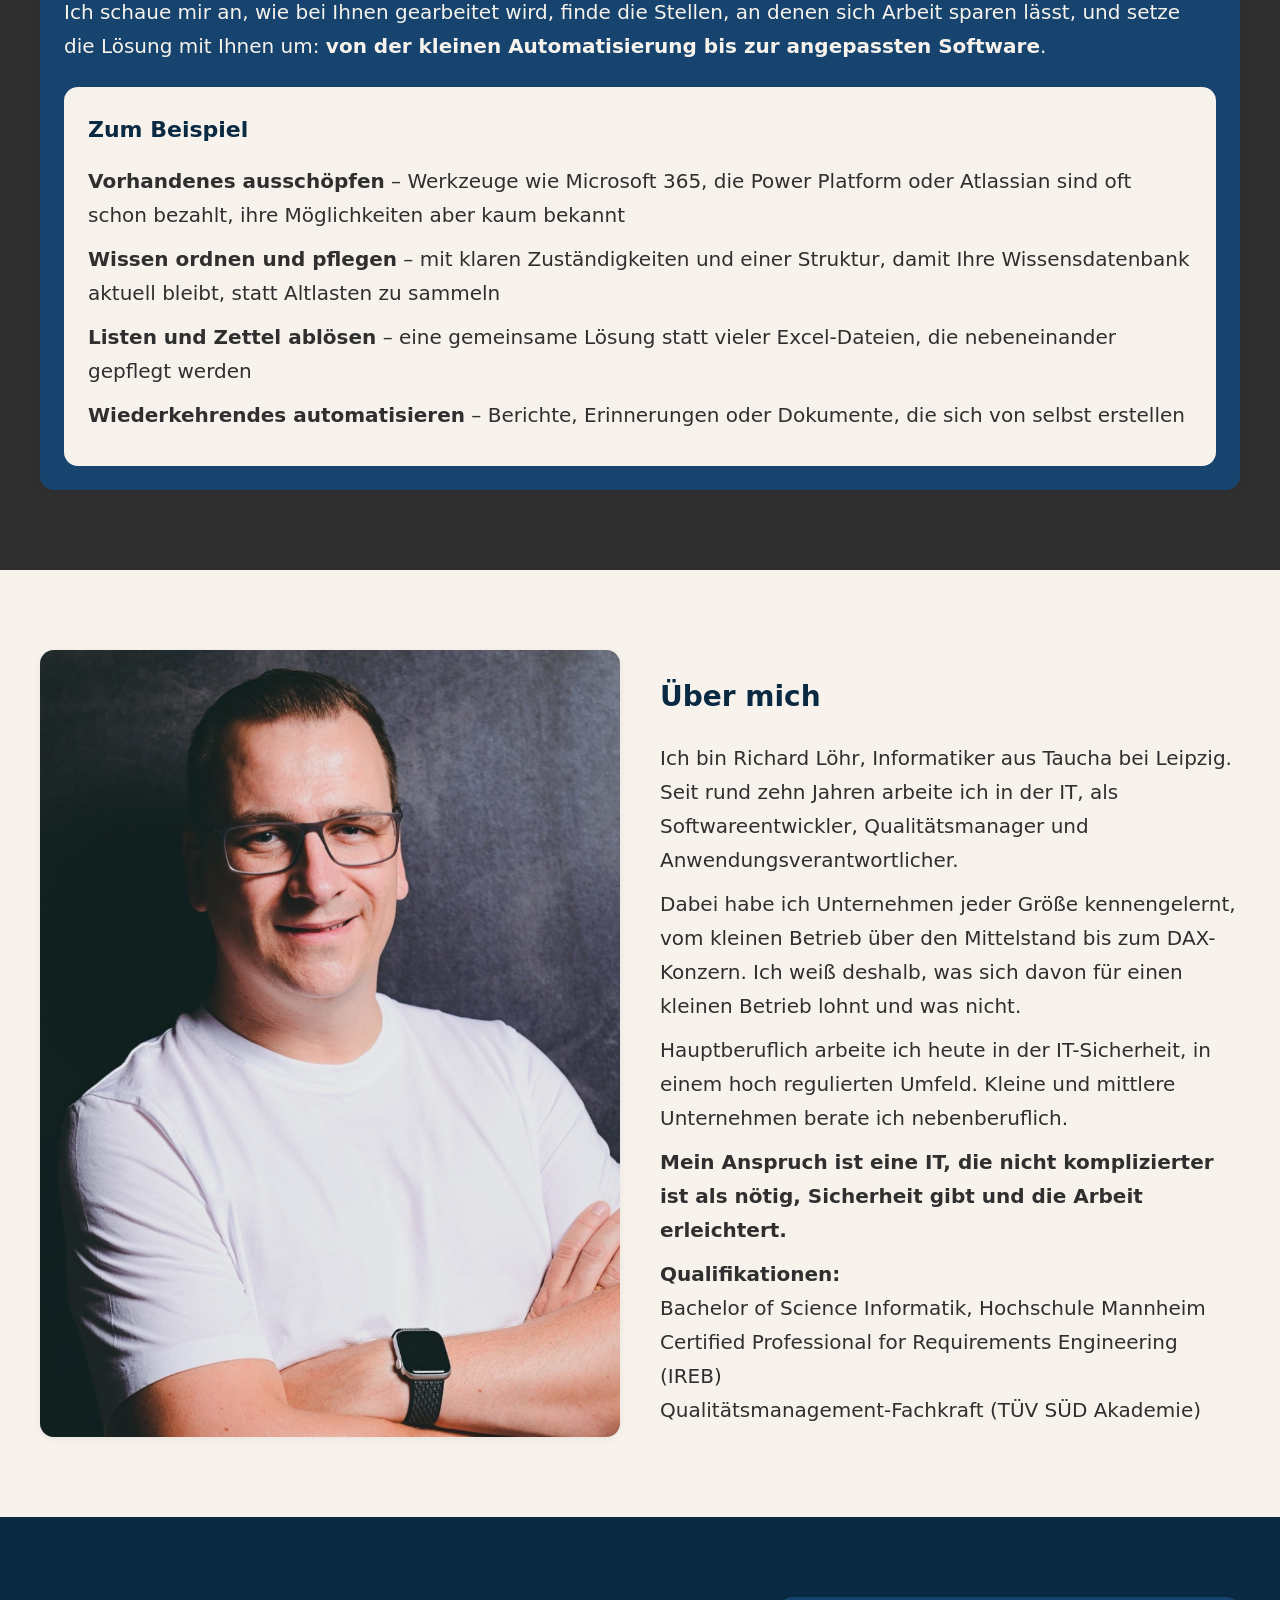
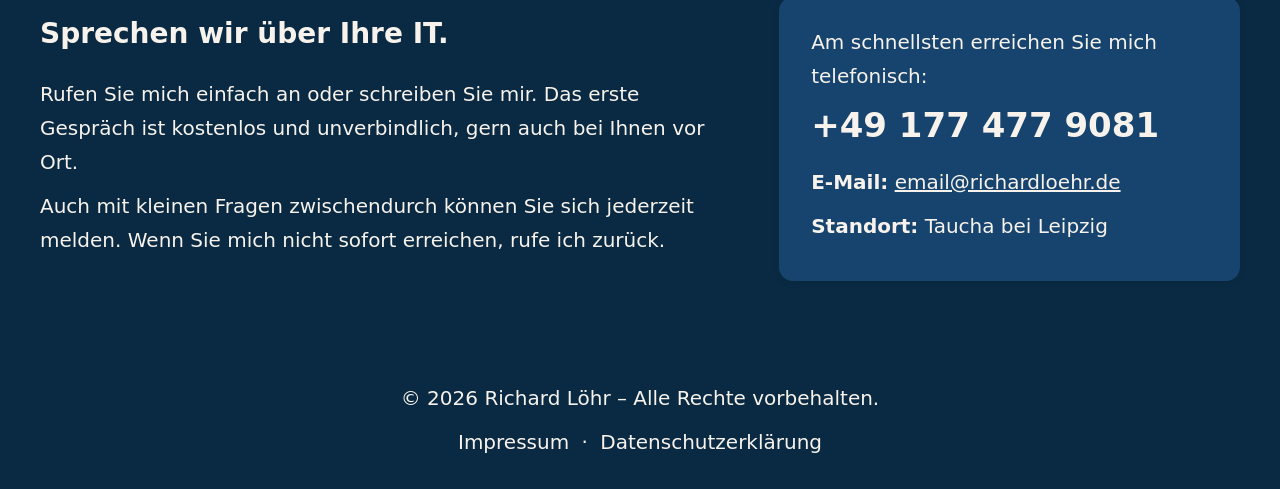
==== commit 1b9166ee: "Revise index.html for improved content and layout Updated the content and structure of the index.htm" ====
--- a/index.html
+++ b/index.html
@@ -16,7 +16,7 @@
 
   <meta
     name="description"
-    content="Unabhängige IT-Beratung für kleine und mittlere Unternehmen im Raum Leipzig: Software auswählen und betreuen, Abläufe vereinfachen und IT-Sicherheit einschätzen."
+    content="Unabhängige IT-Beratung für kleine und mittlere Unternehmen im Raum Leipzig: Software auswählen und betreuen, Abläufe vereinfachen und IT-Sicherheit einschätzen. Kostenloses Erstgespräch, gern vor Ort."
   >
 
   <link
@@ -24,6 +24,23 @@
     href="css/style.css"
   >
 
+  <link rel="icon" href="favicon.ico" sizes="any">
+  <link rel="icon" href="favicon.svg" type="image/svg+xml">
+  <link rel="apple-touch-icon" href="apple-touch-icon.png">
+
+  <!-- Vorschau beim Teilen des Links (WhatsApp, E-Mail, Messenger) -->
+  <meta property="og:type" content="website">
+  <meta property="og:locale" content="de_DE">
+  <meta property="og:url" content="https://richardloehr.de/">
+  <meta property="og:site_name" content="Richard Löhr – IT-Beratung">
+  <meta property="og:title" content="Richard Löhr – Unabhängige IT-Beratung für kleine und mittlere Unternehmen">
+  <meta property="og:description" content="IT-Beratung im Raum Leipzig: Software auswählen und betreuen, IT-Sicherheit einschätzen, Arbeitsabläufe vereinfachen. Kostenloses Erstgespräch, gern vor Ort.">
+  <meta property="og:image" content="https://richardloehr.de/images/og-image.jpg">
+  <meta property="og:image:width" content="1200">
+  <meta property="og:image:height" content="630">
+  <meta property="og:image:alt" content="Logo Richard Löhr und Porträtfoto">
+  <meta name="twitter:card" content="summary_large_image">
+
 </head>
 
 
@@ -70,10 +87,10 @@
       </h1>
 
 
-      <h2>
-        Für Betriebe ohne eigene IT-Abteilung, die trotzdem
-        gute Entscheidungen treffen wollen.
-      </h2>
+      <p class="hero-sub">
+        Für Betriebe im Raum Leipzig ohne eigene IT-Abteilung,
+        die trotzdem gute Entscheidungen treffen wollen.
+      </p>
 
 
       <p>
@@ -89,14 +106,17 @@
       </p>
 
       <p>
-        <strong style="color: var(--orange);">
-          Verständlich. Unabhängig. Pragmatisch.
-        </strong>
+        Dafür komme ich gern zu Ihnen in den Betrieb. Denn welche
+        Lösung passt, hängt davon ab, wie bei Ihnen gearbeitet wird.
+      </p>
+
+      <p class="hero-claim">
+        Verständlich. Unabhängig. Pragmatisch.
       </p>
 
       <p>
         <a class="btn" href="#kontakt">
-          Erstgespräch vereinbaren
+          Kostenloses Erstgespräch vereinbaren
         </a>
       </p>
 
@@ -119,12 +139,86 @@
 
 
 <!-- =========================================================
+     TYPISCHE ANLÄSSE
+     ========================================================= -->
+
+<section class="anlaesse-section">
+
+  <div class="container">
+
+    <h2>
+      Kommt Ihnen das bekannt vor?
+    </h2>
+
+    <p>
+      Mit solchen Fragen melden sich Betriebe typischerweise bei mir:
+    </p>
+
+
+    <ul class="anlaesse-grid">
+
+      <li>
+        „Unsere Software wird nicht mehr weiterentwickelt.
+        Was nehmen wir stattdessen?“
+      </li>
+
+      <li>
+        „Unser Softwareanbieter stellt auf die Cloud um.
+        Müssen wir mit, und was bedeutet das für uns?“
+      </li>
+
+      <li>
+        „Wissen wir überhaupt, wo unsere Daten überall liegen
+        und ob sie sicher sind?“
+      </li>
+
+      <li>
+        „Wenn ein Mitarbeiter geht, kommt er dann noch an
+        unsere Daten?“
+      </li>
+
+      <li>
+        „Vieles läuft bei uns nebenher über Excel-Listen,
+        E-Mails und Zettel.“
+      </li>
+
+      <li>
+        „Der Kollege, der sich bisher um die IT gekümmert hat,
+        ist nicht mehr da.“
+      </li>
+
+    </ul>
+
+
+    <!--
+      Link zu den Google-Bewertungen: Teilen-Link deines
+      Google-Unternehmensprofils bei href eintragen und den
+      Kommentar um diesen Absatz entfernen.
+
+    <p class="anlaesse-hinweis">
+      <a href="HIER-GOOGLE-LINK-EINFUEGEN" target="_blank" rel="noopener">
+        Bewertungen auf Google ansehen
+      </a>
+    </p>
+    -->
+
+  </div>
+
+</section>
+
+
+
+<!-- =========================================================
      LEISTUNGEN
      ========================================================= -->
 
 <section class="leistungen-section">
 
   <div class="container">
+
+    <h2>
+      Wobei ich Sie unterstütze
+    </h2>
 
 
     <!-- =====================================================
@@ -145,51 +239,47 @@
       </p>
 
       <p>
-        Bei einer Auswahl nehme ich Ihre Anforderungen auf,
-        vergleiche den Markt und teste die besten Kandidaten,
-        bevor Sie sich festlegen. Dabei bin ich an keinen
-        Hersteller gebunden.
-      </p>
-
-      <p>
         <strong>
           Oft braucht es keine neue Software, sondern eine
           gezielte Reparatur.
         </strong>
       </p>
 
+
+      <div class="compass-box">
+
+        <h4>
+          So gehe ich bei einer Auswahl vor
+        </h4>
+
+        <p>
+          <strong>1. Anforderungen aufnehmen</strong>
+          – vor Ort, mit den Menschen, die später damit arbeiten
+        </p>
+
+        <p>
+          <strong>2. Markt vergleichen</strong>
+          – nachvollziehbar und ohne Bindung an einen Hersteller
+        </p>
+
+        <p>
+          <strong>3. Testen</strong>
+          – mit Fällen aus Ihrem Alltag, bevor Sie etwas kaufen
+        </p>
+
+        <p>
+          <strong>4. Entscheiden</strong>
+          – auf Grundlage einer begründeten Empfehlung
+        </p>
+
+      </div>
+
     </div>
 
 
 
     <!-- =====================================================
-         2. ABLÄUFE
-         ===================================================== -->
-
-    <div class="service-block">
-
-      <h3>
-        Abläufe
-      </h3>
-
-      <p>
-        Viele Arbeitsschritte sind über Jahre gewachsen, und
-        niemand hat Zeit, sie zu hinterfragen.
-      </p>
-
-      <p>
-        Ich finde die Stellen, an denen sich Arbeit sparen lässt,
-        und setze die Lösung mit Ihnen um:
-        <strong>von der kleinen Automatisierung bis zur
-        angepassten Software</strong>.
-      </p>
-
-    </div>
-
-
-
-    <!-- =====================================================
-         3. IT-SICHERHEIT
+         2. IT-SICHERHEIT
          ===================================================== -->
 
     <div class="service-block">
@@ -204,44 +294,101 @@
       </p>
 
       <p>
-        Der <strong>IT-Sicherheits-Kompass</strong> macht diese
-        Risiken sichtbar und zeigt, was zu tun ist.
+        Risiken zu bewerten ist mein tägliches Geschäft. Mit dem
+        <strong>IT-Sicherheits-Kompass</strong> mache ich sie
+        auch für Ihren Betrieb sichtbar.
       </p>
 
 
       <div class="compass-box">
 
-        <h2>
+        <h4>
           So läuft der Kompass ab
-        </h2>
-
-        <p>
-          <strong>1. Gespräch, 90 bis 180 Minuten.</strong>
-          Mit Geschäftsführung und IT-Verantwortlichem spreche ich
-          strukturiert über Verantwortlichkeiten, wichtige Systeme,
-          bestehende Maßnahmen und Risiken.
-        </p>
-
-        <p>
-          <strong>2. Auswertung.</strong>
-          Sie erhalten eine schriftliche Standortbestimmung mit
-          den erkannten Risiken und konkreten
-          Maßnahmenempfehlungen.
-        </p>
-
-        <p>
-          <strong>3. Abschlussgespräch, ca. 60 Minuten.</strong>
-          Wir gehen die Ergebnisse gemeinsam durch und klären,
-          womit Sie anfangen sollten.
-        </p>
-
-        <p>
-          Grundlage ist das NIST Cybersecurity Framework 2.0,
-          ein international anerkannter Standard für
-          Informationssicherheit. Der Kompass ist kein
-          Penetrationstest und keine technische Sicherheitsprüfung.
-          Im Mittelpunkt steht die organisatorische und
-          unternehmerische Sicht.
+        </h4>
+
+        <p>
+          <strong>1. Gespräch</strong>
+          – 90 bis 180 Minuten mit Geschäftsführung und
+          IT-Verantwortlichem
+        </p>
+
+        <p>
+          <strong>2. Auswertung</strong>
+          – schriftliche Standortbestimmung mit Risiken und
+          Maßnahmenempfehlungen
+        </p>
+
+        <p>
+          <strong>3. Abschlussgespräch</strong>
+          – ca. 60 Minuten: Womit sollten Sie anfangen?
+        </p>
+
+        <p>
+          Grundlage ist das NIST Cybersecurity Framework 2.0.
+          Der Kompass ist keine technische Sicherheitsprüfung,
+          sondern betrachtet Ihre Informationssicherheit aus
+          unternehmerischer Sicht.
+        </p>
+
+      </div>
+
+    </div>
+
+
+
+    <!-- =====================================================
+         3. ABLÄUFE
+         ===================================================== -->
+
+    <div class="service-block">
+
+      <h3>
+        Arbeitsabläufe &amp; Automatisierung
+      </h3>
+
+      <p>
+        Viele Arbeitsschritte sind über Jahre gewachsen, und
+        niemand hat Zeit, sie zu hinterfragen.
+      </p>
+
+      <p>
+        Ich schaue mir an, wie bei Ihnen gearbeitet wird, finde
+        die Stellen, an denen sich Arbeit sparen lässt, und setze
+        die Lösung mit Ihnen um:
+        <strong>von der kleinen Automatisierung bis zur
+        angepassten Software</strong>.
+      </p>
+
+
+      <div class="compass-box">
+
+        <h4>
+          Zum Beispiel
+        </h4>
+
+        <p>
+          <strong>Vorhandenes ausschöpfen</strong>
+          – Werkzeuge wie Microsoft 365, die Power Platform oder
+          Atlassian sind oft schon bezahlt, ihre Möglichkeiten
+          aber kaum bekannt
+        </p>
+
+        <p>
+          <strong>Wissen ordnen und pflegen</strong>
+          – mit klaren Zuständigkeiten und einer Struktur, damit Ihre
+          Wissensdatenbank aktuell bleibt, statt Altlasten zu sammeln
+        </p>
+
+        <p>
+          <strong>Listen und Zettel ablösen</strong>
+          – eine gemeinsame Lösung statt vieler Excel-Dateien,
+          die nebeneinander gepflegt werden
+        </p>
+
+        <p>
+          <strong>Wiederkehrendes automatisieren</strong>
+          – Berichte, Erinnerungen oder Dokumente, die sich
+          von selbst erstellen
         </p>
 
       </div>
@@ -302,6 +449,12 @@
         </p>
 
         <p>
+          <strong>Mein Anspruch ist eine IT, die nicht komplizierter
+          ist als nötig, Sicherheit gibt und die Arbeit
+          erleichtert.</strong>
+        </p>
+
+        <p>
           <strong>Qualifikationen:</strong><br>
           Bachelor of Science Informatik, Hochschule Mannheim<br>
           Certified Professional for Requirements Engineering (IREB)<br>
@@ -324,48 +477,56 @@
 
 <section class="kontakt-section" id="kontakt">
 
-  <div class="container">
-
-    <h2>
-      Sprechen wir über Ihre IT.
-    </h2>
-
-
-    <p>
-      Rufen Sie mich einfach an oder schreiben Sie mir. In einem
-      ersten Gespräch klären wir, ob und wie ich Ihnen helfen kann.
-    </p>
-
-
-    <p>
-      Erreichen Sie mich nicht sofort, rufe ich zurück.
-    </p>
-
-
-    <div class="contact-grid">
-
-      <div>
-
-        <p>
-          <strong>Telefon:</strong><br>
-          <a href="tel:+491774779081">+49 177 477 9081</a>
-        </p>
-
-
-        <p>
-          <strong>E-Mail:</strong><br>
-          <a href="mailto:email@richardloehr.de">email@richardloehr.de</a>
-        </p>
-
-
-        <p>
-          <strong>Standort:</strong><br>
-          Taucha bei Leipzig
-        </p>
-
-      </div>
-
-    </div>
+  <div class="container kontakt-grid">
+
+
+    <div>
+
+      <h2>
+        Sprechen wir über Ihre IT.
+      </h2>
+
+      <p>
+        Rufen Sie mich einfach an oder schreiben Sie mir. Das erste
+        Gespräch ist kostenlos und unverbindlich, gern auch bei
+        Ihnen vor Ort.
+      </p>
+
+      <p>
+        Auch mit kleinen Fragen zwischendurch können Sie sich
+        jederzeit melden. Wenn Sie mich nicht sofort erreichen,
+        rufe ich zurück.
+      </p>
+
+    </div>
+
+
+    <div class="kontakt-box">
+
+      <p class="kontakt-label">
+        Am schnellsten erreichen Sie mich telefonisch:
+      </p>
+
+      <p>
+        <a class="kontakt-phone" href="tel:+491774779081">+49 177 477 9081</a>
+      </p>
+
+      <p class="kontakt-call">
+        <a class="btn btn-call" href="tel:+491774779081">Jetzt anrufen</a>
+      </p>
+
+      <p>
+        <strong>E-Mail:</strong>
+        <a href="mailto:email@richardloehr.de">email@richardloehr.de</a>
+      </p>
+
+      <p>
+        <strong>Standort:</strong>
+        Taucha bei Leipzig
+      </p>
+
+    </div>
+
 
   </div>
 
--- a/css/style.css
+++ b/css/style.css
@@ -8,6 +8,7 @@
   --radius: 14px;
   --max-width: 1400px;
   --shadow-soft: 0 2px 8px rgba(0, 0, 0, 0.06);
+  --text-width: 75ch; /* angenehme Zeilenlänge für Fließtext */
 }
 
 /* General Elements */
@@ -62,7 +63,7 @@
 	}
 
 	h3 {
-	  font-size: 20px;´
+	  font-size: 20px;
 	}
 
 	p {
@@ -80,6 +81,12 @@
   padding: 0 40px;
 }
 
+@media (max-width: 600px) {
+  .container {
+    padding: 0 20px;
+  }
+}
+
 
 
 /* HEADER */
@@ -111,9 +118,24 @@
   align-items: center;
 }
 
+.hero-sub {
+  font-size: 26px;
+  font-weight: 700;
+  line-height: 1.4;
+  color: var(--blue-dark);
+  margin-bottom: 20px;
+}
+
+.hero-claim {
+  font-weight: 700;
+  color: var(--blue-medium);
+}
+
+/* Foto bleibt bei jeder Fensterbreite ein Kreis */
 .hero-photo {
   width: 100%;
-  height: 100%;
+  max-width: 520px;
+  aspect-ratio: 1 / 1;
   border-radius: 50%;
   overflow: hidden;
   background: #ccc;
@@ -122,6 +144,7 @@
 }
 
 .hero-photo img {
+  display: block;
   width: 100%;
   height: 100%;
   object-fit: cover;
@@ -131,13 +154,68 @@
 @media (max-width: 900px) {
   .hero-grid {
     grid-template-columns: 1fr;
-    text-align: center;
     gap: 32px;
+  }
+
+  .hero-sub {
+    font-size: 18px;
   }
 
   .hero-photo {
     width: 60%;
     margin: 0 auto;
+  }
+}
+
+
+/* TYPISCHE ANLÄSSE (oberer Teil des dunklen Blocks) */
+.anlaesse-section {
+  background: var(--gray-dark);
+  color: var(--beige-light);
+  padding-bottom: 0;
+}
+
+.anlaesse-section h2 {
+  color: var(--beige-light);
+  margin-top: 0;
+}
+
+.anlaesse-grid {
+  list-style: none;
+  margin: 24px 0 0;
+  padding: 0;
+  display: grid;
+  grid-template-columns: 1fr 1fr;
+  gap: 20px;
+}
+
+.anlaesse-grid li {
+  background: var(--beige-light);
+  border-radius: var(--radius);
+  padding: 20px 24px;
+  font-size: 20px;
+  font-style: italic;
+  color: var(--blue-dark);
+}
+
+.anlaesse-hinweis {
+  margin-top: 24px;
+}
+
+.anlaesse-hinweis a {
+  color: var(--beige-light);
+  font-weight: 600;
+}
+
+@media (max-width: 900px) {
+  .anlaesse-grid {
+    grid-template-columns: 1fr;
+    gap: 14px;
+  }
+
+  .anlaesse-grid li {
+    font-size: 16px;
+    padding: 16px 18px;
   }
 }
 
@@ -148,6 +226,11 @@
   color: white;
 }
 
+.leistungen-section > .container > h2 {
+  color: var(--beige-light);
+  margin-top: 0;
+}
+
 .service-block {
   background: var(--blue-medium);
   padding: 24px 24px 24px 24px;
@@ -163,6 +246,8 @@
   color: var(--beige-light);
   margin-top: 0;
 }
+
+
 
 .service-block p strong {
   color: var(--beige-light);
@@ -177,6 +262,14 @@
   margin-top: 24px;
 }
 
+/* Unterüberschrift im Kasten: kleiner als die Abschnittsüberschrift */
+.compass-box h4 {
+  font-size: 22px;
+  font-weight: 700;
+  color: var(--blue-dark);
+  margin: 0 0 16px;
+}
+
 .compass-box p strong {
   color: var(--gray-dark);
 }
@@ -186,6 +279,10 @@
   padding-left: 20px;
 }
 
+.service-block:last-child {
+  margin-bottom: 0;
+}
+
 
 @media (max-width: 900px) {
   .service-block h3 {
@@ -195,6 +292,12 @@
   .service-block {
     padding: 20px;
     margin-bottom: 24px;
+  }
+  .compass-box {
+    padding: 18px;
+  }
+  .compass-box h4 {
+    font-size: 18px;
   }
 }
 
@@ -220,6 +323,7 @@
 }
 
 .about-photo img {
+  display: block;
   width: 100%;
   height: 100%;
   object-fit: cover;
@@ -228,7 +332,6 @@
 @media (max-width: 900px) {
   .about-grid {
     grid-template-columns: 1fr;
-    text-align: center;
     gap: 32px;
   }
 
@@ -237,10 +340,6 @@
     height: auto;
     margin: 0 auto;
   }
-
-  .about-section h2 {
-    text-align: center;
-  }
 }
 
 
@@ -252,12 +351,66 @@
 }
 .kontakt-section h2 {
   color: var(--beige-light);
-}
-
-.contact-grid {
+  margin-top: 0;
+}
+
+.kontakt-grid {
   display: grid;
-  grid-template-columns: 1fr;
-  gap: 32px;
+  grid-template-columns: 3fr 2fr;
+  gap: 48px;
+  align-items: center;
+}
+
+.kontakt-box {
+  background: var(--blue-medium);
+  border-radius: var(--radius);
+  box-shadow: var(--shadow-soft);
+  padding: 28px 32px;
+}
+
+.kontakt-label {
+  margin-bottom: 4px;
+}
+
+a.kontakt-phone {
+  font-size: 34px;
+  font-weight: 700;
+  text-decoration: none;
+  white-space: nowrap;
+}
+
+/* Anruf-Button nur auf dem Handy */
+.kontakt-call {
+  display: none;
+}
+
+a.btn.btn-call {
+  color: var(--blue-dark) !important;
+}
+
+@media (max-width: 900px) {
+  .kontakt-grid {
+    grid-template-columns: 1fr;
+    gap: 24px;
+  }
+
+  .kontakt-box {
+    padding: 20px;
+  }
+
+  a.kontakt-phone {
+    font-size: 26px;
+  }
+
+  .kontakt-call {
+    display: block;
+    margin-bottom: 16px;
+  }
+
+  .kontakt-call .btn {
+    display: block;
+    text-align: center;
+  }
 }
 
 
@@ -312,11 +465,6 @@
   filter: brightness(1.08);
 }
 
-/* Überschriften in den hellen Kästen */
-.compass-box h2 {
-  margin-top: 0;
-}
-
 /* E-Mail-Link im dunklen Kontaktbereich lesbar halten */
 .kontakt-section a {
   color: inherit;
@@ -327,7 +475,3 @@
     font-size: 16px;
   }
 }
-
-
-
-
